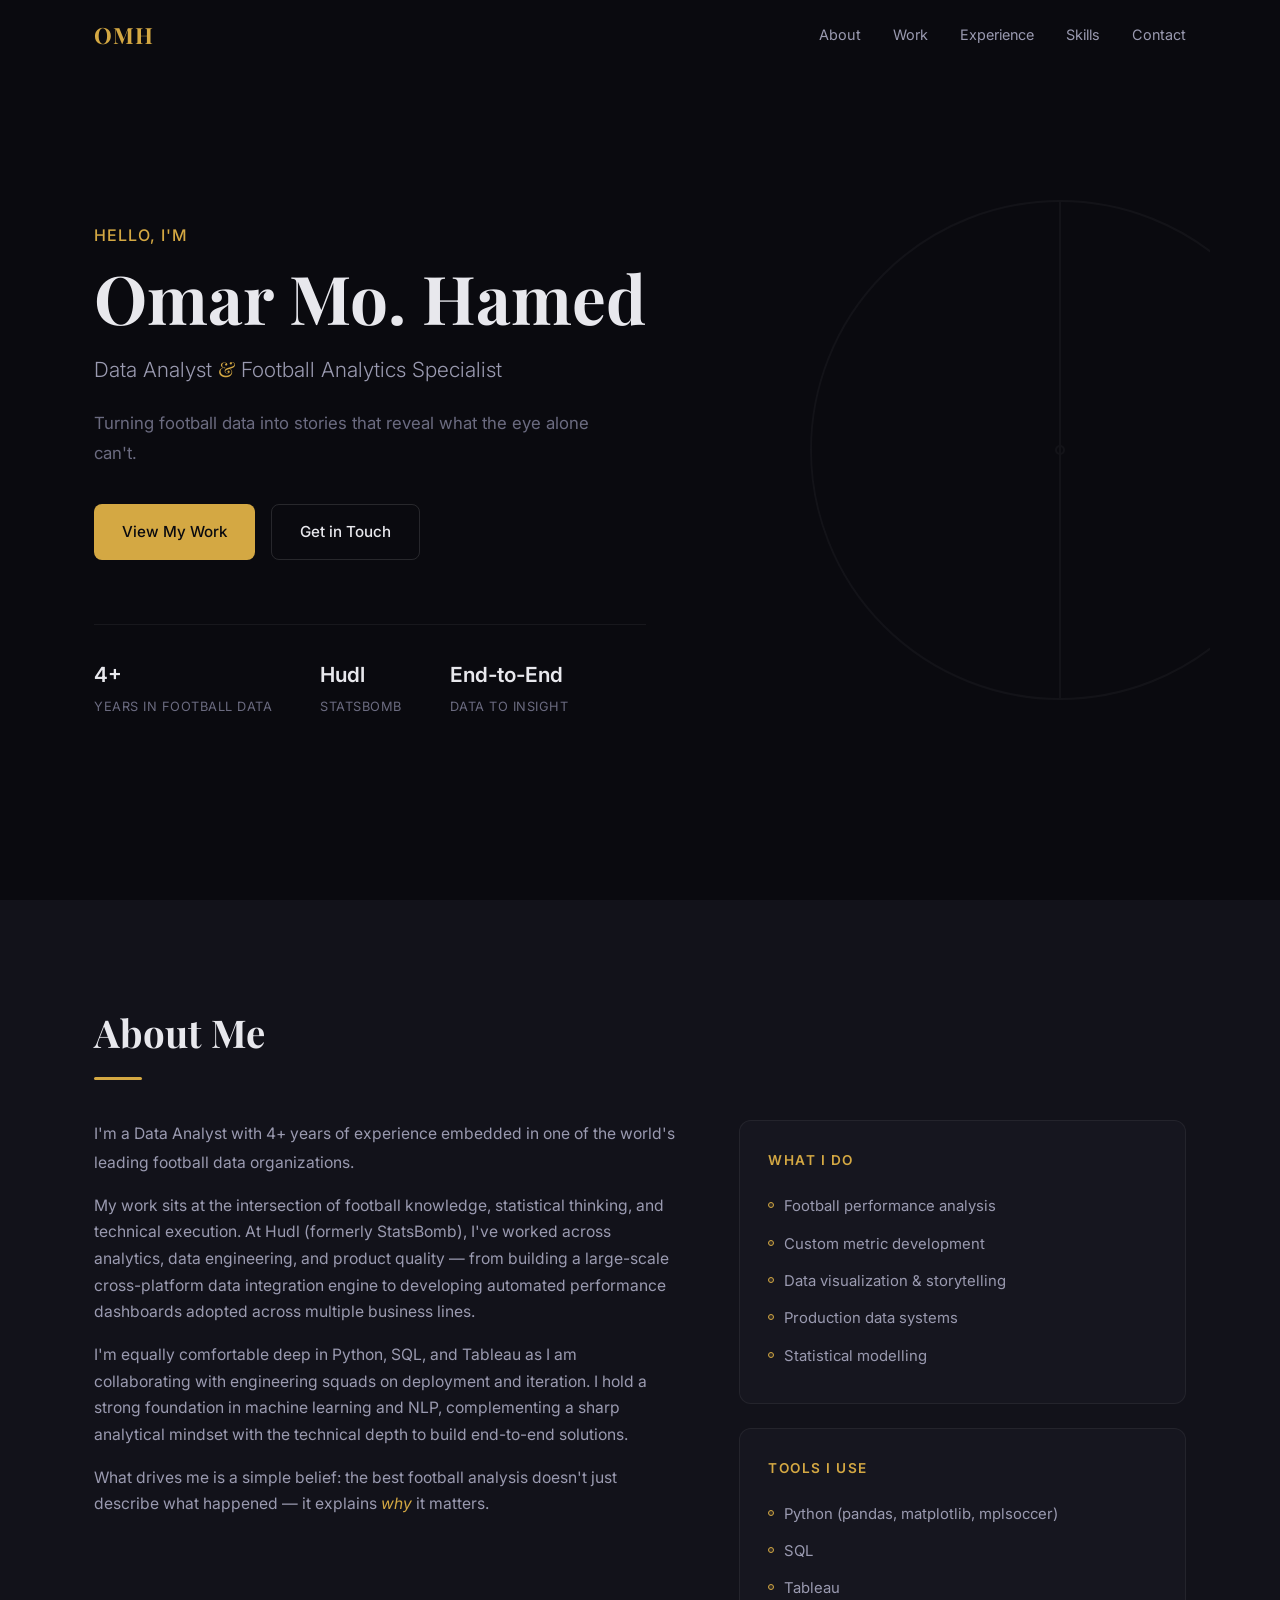
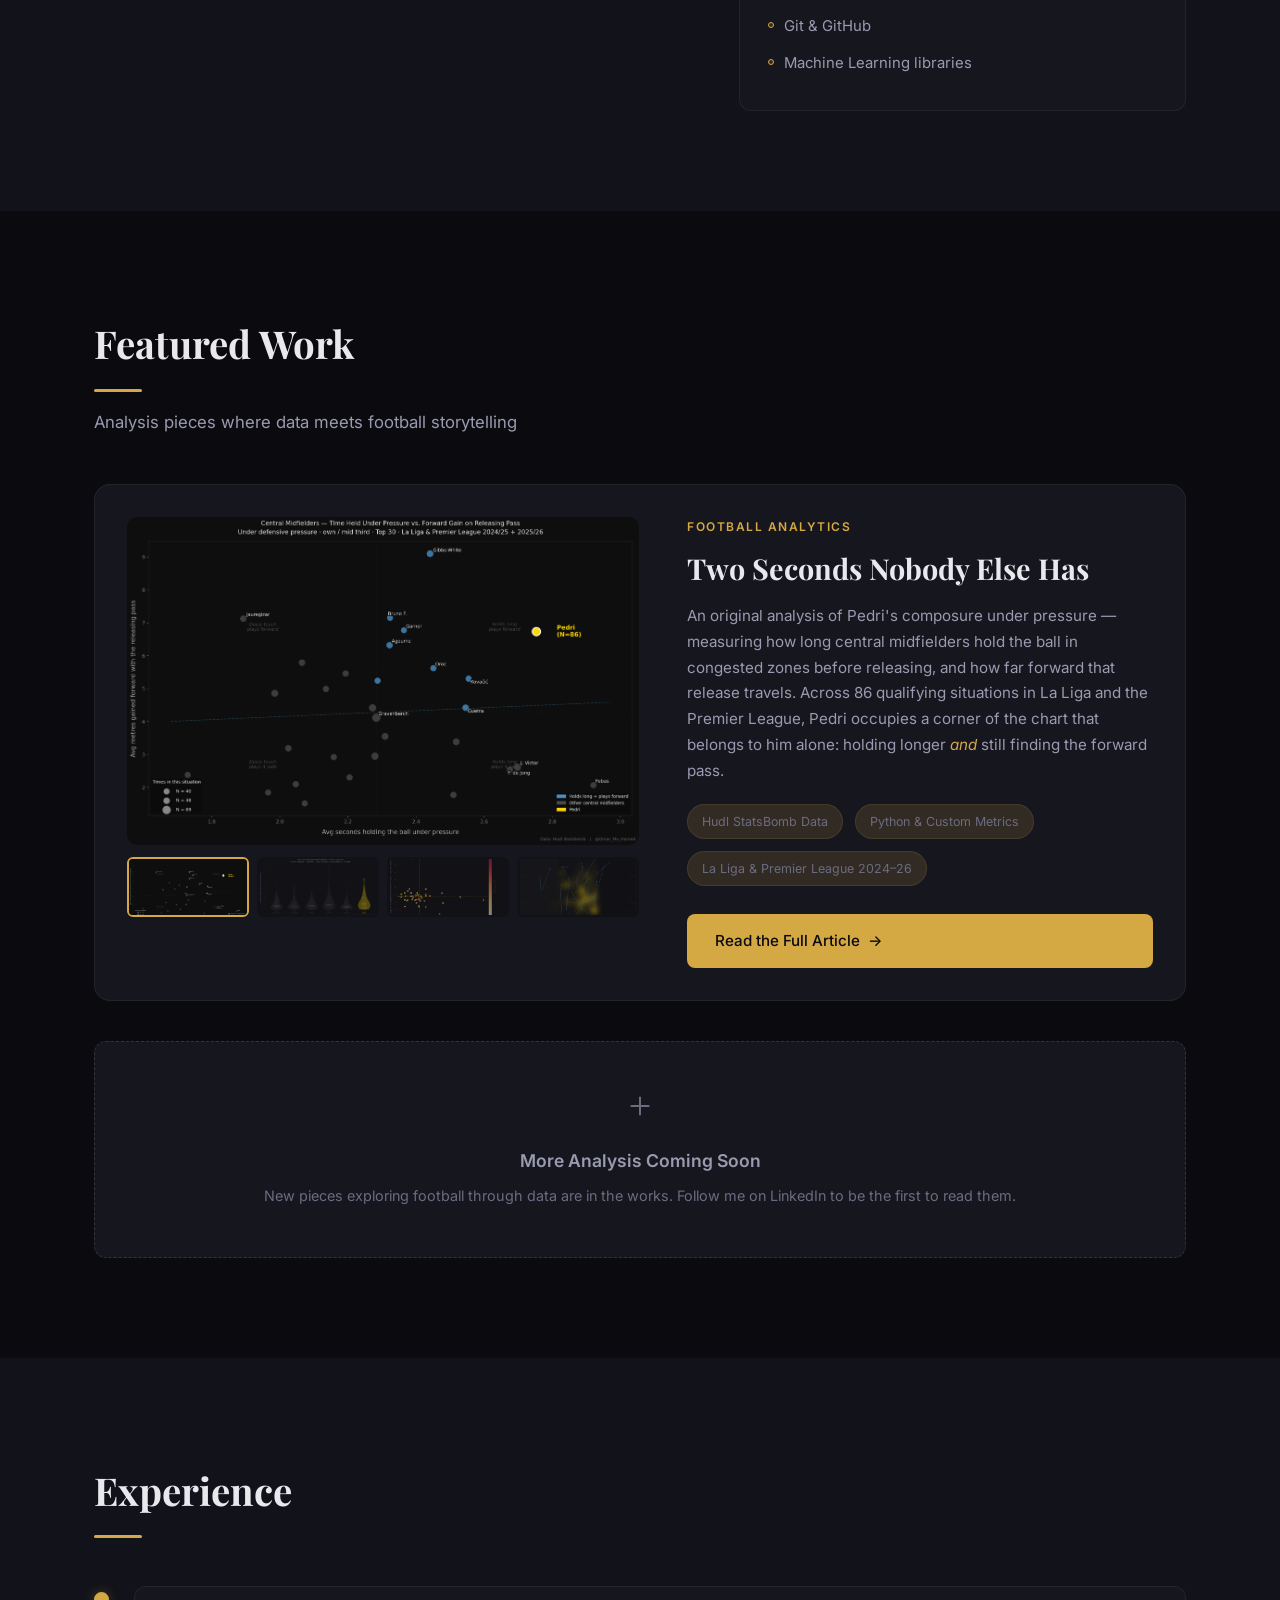
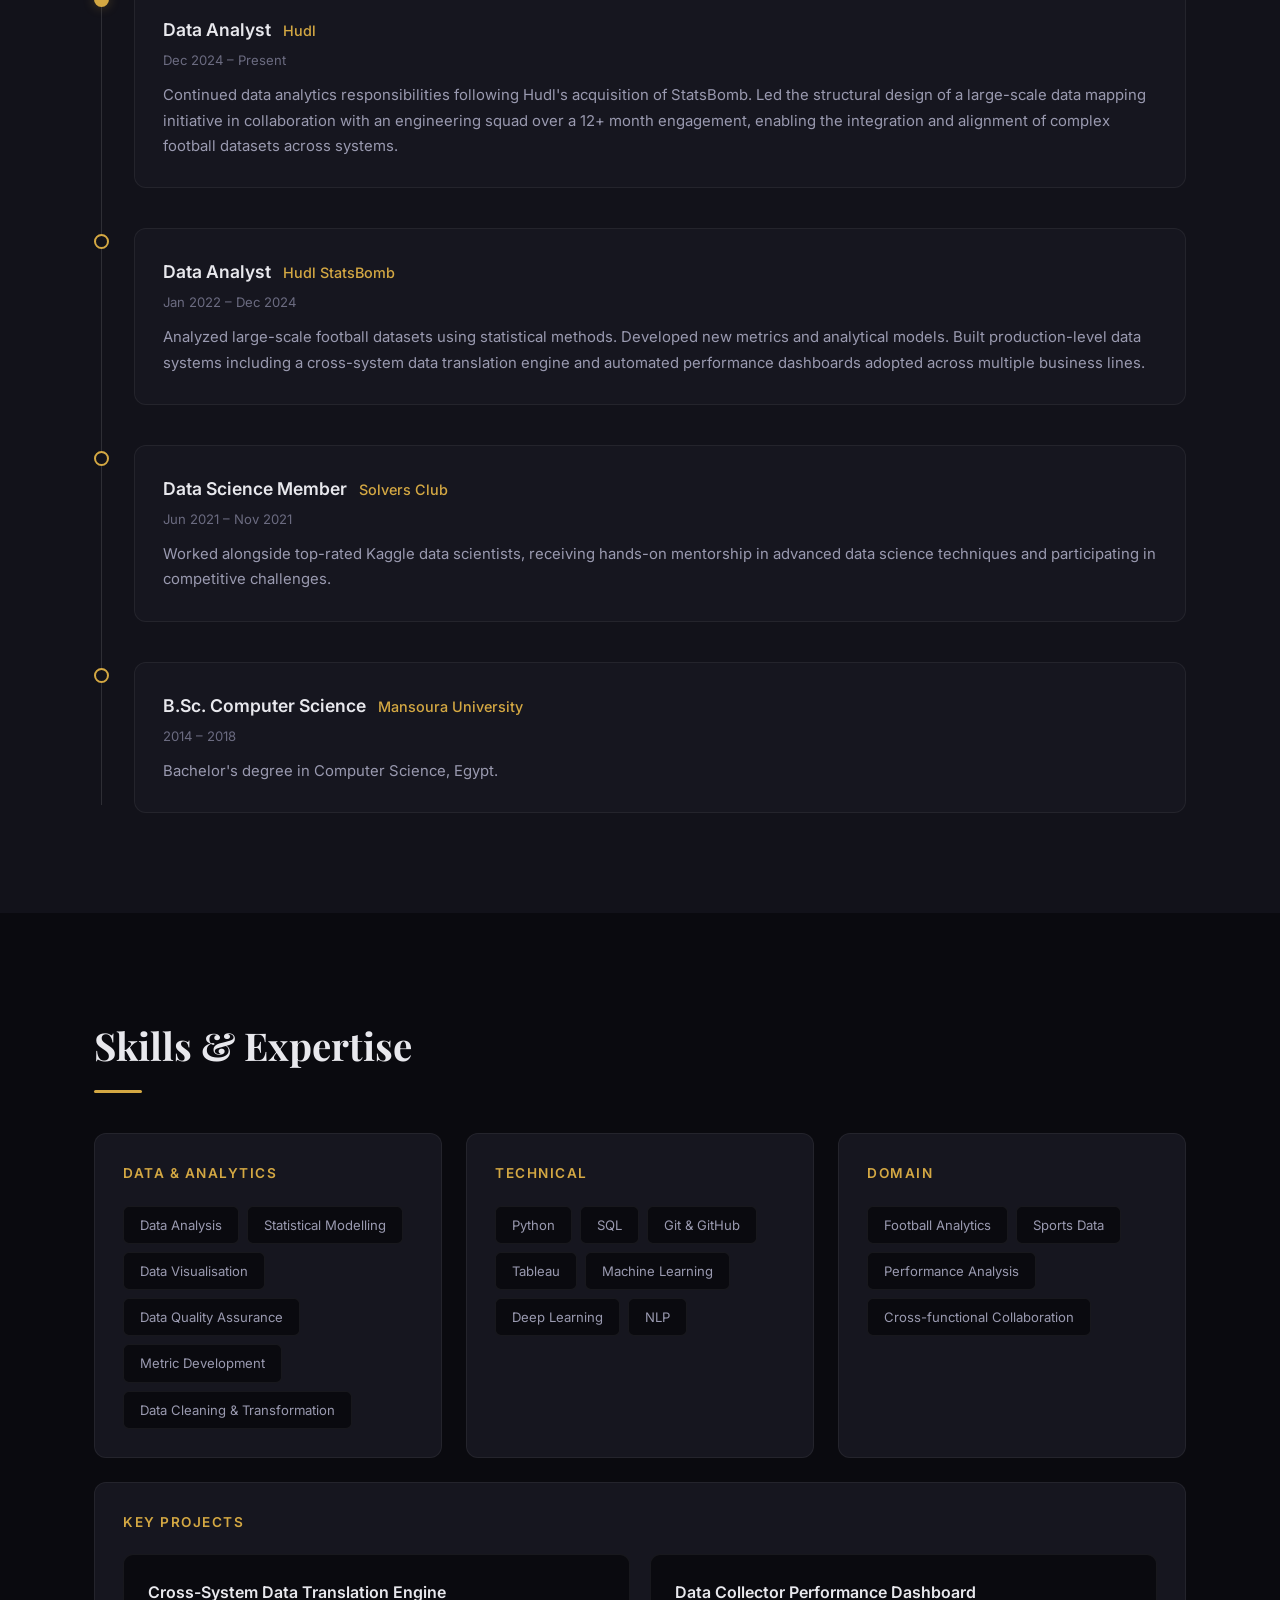
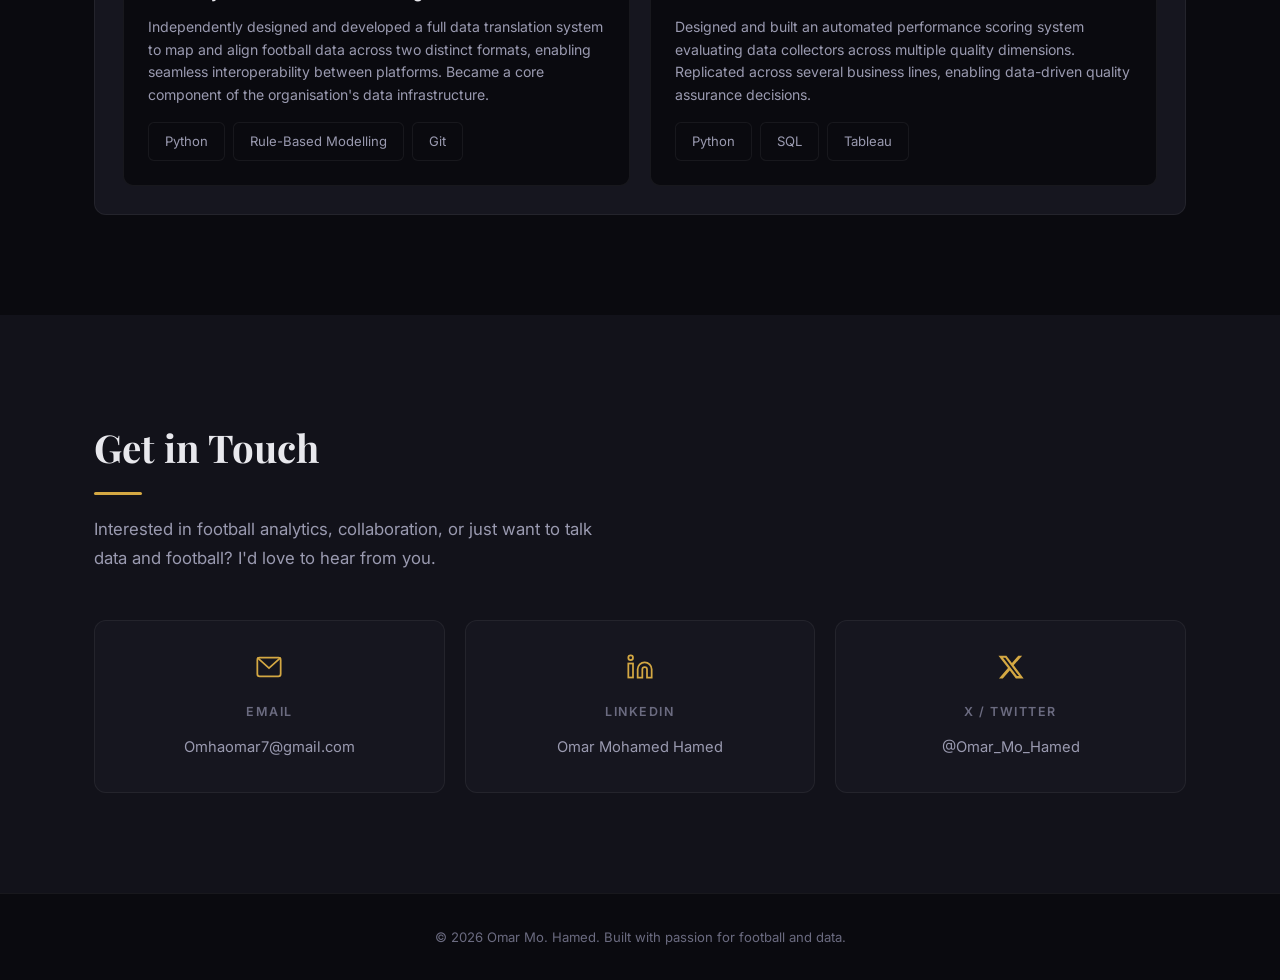
==== index.html @ 72475a64 "Initial portfolio launch" ====
<!DOCTYPE html>
<html lang="en">
<head>
    <meta charset="UTF-8">
    <meta name="viewport" content="width=device-width, initial-scale=1.0">
    <title>Omar Mo. Hamed — Football Data Analyst</title>
    <meta name="description" content="Data Analyst specializing in football analytics. 4+ years at Hudl & StatsBomb. Turning football data into stories that reveal what the eye alone can't.">
    <link rel="preconnect" href="https://fonts.googleapis.com">
    <link rel="preconnect" href="https://fonts.gstatic.com" crossorigin>
    <link href="https://fonts.googleapis.com/css2?family=Inter:wght@300;400;500;600;700&family=Playfair+Display:wght@700&display=swap" rel="stylesheet">
    <link rel="stylesheet" href="css/style.css">
</head>
<body>

    <!-- Navigation -->
    <nav class="nav" id="nav">
        <div class="nav-inner">
            <a href="#hero" class="nav-logo">OMH</a>
            <button class="nav-toggle" id="navToggle" aria-label="Toggle menu">
                <span></span>
                <span></span>
                <span></span>
            </button>
            <ul class="nav-links" id="navLinks">
                <li><a href="#about">About</a></li>
                <li><a href="#work">Work</a></li>
                <li><a href="#experience">Experience</a></li>
                <li><a href="#skills">Skills</a></li>
                <li><a href="#contact">Contact</a></li>
            </ul>
        </div>
    </nav>

    <!-- Hero Section -->
    <section class="hero" id="hero">
        <div class="hero-content">
            <p class="hero-greeting">Hello, I'm</p>
            <h1 class="hero-name">Omar Mo. Hamed</h1>
            <p class="hero-title">Data Analyst <span class="accent">&</span> Football Analytics Specialist</p>
            <p class="hero-subtitle">Turning football data into stories that reveal what the eye alone can't.</p>
            <div class="hero-cta">
                <a href="#work" class="btn btn-primary">View My Work</a>
                <a href="#contact" class="btn btn-outline">Get in Touch</a>
            </div>
            <div class="hero-stats">
                <div class="stat">
                    <span class="stat-number">4+</span>
                    <span class="stat-label">Years in Football Data</span>
                </div>
                <div class="stat">
                    <span class="stat-number">Hudl</span>
                    <span class="stat-label">StatsBomb</span>
                </div>
                <div class="stat">
                    <span class="stat-number">End-to-End</span>
                    <span class="stat-label">Data to Insight</span>
                </div>
            </div>
        </div>
        <div class="hero-visual">
            <div class="hero-pitch-lines"></div>
        </div>
    </section>

    <!-- About Section -->
    <section class="section about" id="about">
        <div class="container">
            <h2 class="section-title">About Me</h2>
            <div class="about-grid">
                <div class="about-text">
                    <p class="about-lead">I'm a Data Analyst with 4+ years of experience embedded in one of the world's leading football data organizations.</p>
                    <p>My work sits at the intersection of football knowledge, statistical thinking, and technical execution. At Hudl (formerly StatsBomb), I've worked across analytics, data engineering, and product quality — from building a large-scale cross-platform data integration engine to developing automated performance dashboards adopted across multiple business lines.</p>
                    <p>I'm equally comfortable deep in Python, SQL, and Tableau as I am collaborating with engineering squads on deployment and iteration. I hold a strong foundation in machine learning and NLP, complementing a sharp analytical mindset with the technical depth to build end-to-end solutions.</p>
                    <p>What drives me is a simple belief: the best football analysis doesn't just describe what happened — it explains <em>why</em> it matters.</p>
                </div>
                <div class="about-details">
                    <div class="detail-card">
                        <h3>What I Do</h3>
                        <ul>
                            <li>Football performance analysis</li>
                            <li>Custom metric development</li>
                            <li>Data visualization & storytelling</li>
                            <li>Production data systems</li>
                            <li>Statistical modelling</li>
                        </ul>
                    </div>
                    <div class="detail-card">
                        <h3>Tools I Use</h3>
                        <ul>
                            <li>Python (pandas, matplotlib, mplsoccer)</li>
                            <li>SQL</li>
                            <li>Tableau</li>
                            <li>Git & GitHub</li>
                            <li>Machine Learning libraries</li>
                        </ul>
                    </div>
                </div>
            </div>
        </div>
    </section>

    <!-- Work Section -->
    <section class="section work" id="work">
        <div class="container">
            <h2 class="section-title">Featured Work</h2>
            <p class="section-subtitle">Analysis pieces where data meets football storytelling</p>

            <article class="work-card work-card-featured">
                <div class="work-card-visual">
                    <div class="work-gallery">
                        <div class="work-gallery-main">
                            <img src="images/scatter-plot.png" alt="Hold Time vs Forward Gain scatter plot showing Pedri as an outlier among top central midfielders" loading="lazy">
                        </div>
                        <div class="work-gallery-thumbs">
                            <button class="thumb active" data-img="images/scatter-plot.png" aria-label="View scatter plot">
                                <img src="images/scatter-plot.png" alt="Scatter plot thumbnail">
                            </button>
                            <button class="thumb" data-img="images/violin-chart.png" aria-label="View violin chart">
                                <img src="images/violin-chart.png" alt="Violin chart thumbnail">
                            </button>
                            <button class="thumb" data-img="images/consistency-chart.png" aria-label="View consistency chart">
                                <img src="images/consistency-chart.png" alt="Consistency chart thumbnail">
                            </button>
                            <button class="thumb" data-img="images/pitch-map.png" aria-label="View pitch map">
                                <img src="images/pitch-map.png" alt="Pitch map thumbnail">
                            </button>
                        </div>
                    </div>
                </div>
                <div class="work-card-content">
                    <span class="work-tag">Football Analytics</span>
                    <h3 class="work-title">Two Seconds Nobody Else Has</h3>
                    <p class="work-description">An original analysis of Pedri's composure under pressure — measuring how long central midfielders hold the ball in congested zones before releasing, and how far forward that release travels. Across 86 qualifying situations in La Liga and the Premier League, Pedri occupies a corner of the chart that belongs to him alone: holding longer <em>and</em> still finding the forward pass.</p>
                    <div class="work-meta">
                        <span>Hudl StatsBomb Data</span>
                        <span>Python & Custom Metrics</span>
                        <span>La Liga & Premier League 2024–26</span>
                    </div>
                    <a href="https://www.linkedin.com/pulse/two-seconds-nobody-else-has-omar-mohamed-hamed-5ftsf" target="_blank" rel="noopener" class="btn btn-primary">Read the Full Article <span class="arrow">&rarr;</span></a>
                </div>
            </article>

            <div class="work-upcoming">
                <div class="upcoming-card">
                    <div class="upcoming-icon">
                        <svg viewBox="0 0 24 24" fill="none" stroke="currentColor" stroke-width="1.5" width="32" height="32">
                            <path d="M12 5v14M5 12h14"/>
                        </svg>
                    </div>
                    <h3>More Analysis Coming Soon</h3>
                    <p>New pieces exploring football through data are in the works. Follow me on LinkedIn to be the first to read them.</p>
                </div>
            </div>
        </div>
    </section>

    <!-- Experience Section -->
    <section class="section experience" id="experience">
        <div class="container">
            <h2 class="section-title">Experience</h2>
            <div class="timeline">
                <div class="timeline-item">
                    <div class="timeline-marker"></div>
                    <div class="timeline-content">
                        <div class="timeline-header">
                            <h3>Data Analyst</h3>
                            <span class="timeline-company">Hudl</span>
                        </div>
                        <span class="timeline-date">Dec 2024 – Present</span>
                        <p>Continued data analytics responsibilities following Hudl's acquisition of StatsBomb. Led the structural design of a large-scale data mapping initiative in collaboration with an engineering squad over a 12+ month engagement, enabling the integration and alignment of complex football datasets across systems.</p>
                    </div>
                </div>
                <div class="timeline-item">
                    <div class="timeline-marker"></div>
                    <div class="timeline-content">
                        <div class="timeline-header">
                            <h3>Data Analyst</h3>
                            <span class="timeline-company">Hudl StatsBomb</span>
                        </div>
                        <span class="timeline-date">Jan 2022 – Dec 2024</span>
                        <p>Analyzed large-scale football datasets using statistical methods. Developed new metrics and analytical models. Built production-level data systems including a cross-system data translation engine and automated performance dashboards adopted across multiple business lines.</p>
                    </div>
                </div>
                <div class="timeline-item">
                    <div class="timeline-marker"></div>
                    <div class="timeline-content">
                        <div class="timeline-header">
                            <h3>Data Science Member</h3>
                            <span class="timeline-company">Solvers Club</span>
                        </div>
                        <span class="timeline-date">Jun 2021 – Nov 2021</span>
                        <p>Worked alongside top-rated Kaggle data scientists, receiving hands-on mentorship in advanced data science techniques and participating in competitive challenges.</p>
                    </div>
                </div>
                <div class="timeline-item">
                    <div class="timeline-marker"></div>
                    <div class="timeline-content">
                        <div class="timeline-header">
                            <h3>B.Sc. Computer Science</h3>
                            <span class="timeline-company">Mansoura University</span>
                        </div>
                        <span class="timeline-date">2014 – 2018</span>
                        <p>Bachelor's degree in Computer Science, Egypt.</p>
                    </div>
                </div>
            </div>
        </div>
    </section>

    <!-- Skills Section -->
    <section class="section skills" id="skills">
        <div class="container">
            <h2 class="section-title">Skills & Expertise</h2>
            <div class="skills-grid">
                <div class="skill-category">
                    <h3>Data & Analytics</h3>
                    <div class="skill-tags">
                        <span class="skill-tag">Data Analysis</span>
                        <span class="skill-tag">Statistical Modelling</span>
                        <span class="skill-tag">Data Visualisation</span>
                        <span class="skill-tag">Data Quality Assurance</span>
                        <span class="skill-tag">Metric Development</span>
                        <span class="skill-tag">Data Cleaning & Transformation</span>
                    </div>
                </div>
                <div class="skill-category">
                    <h3>Technical</h3>
                    <div class="skill-tags">
                        <span class="skill-tag">Python</span>
                        <span class="skill-tag">SQL</span>
                        <span class="skill-tag">Git & GitHub</span>
                        <span class="skill-tag">Tableau</span>
                        <span class="skill-tag">Machine Learning</span>
                        <span class="skill-tag">Deep Learning</span>
                        <span class="skill-tag">NLP</span>
                    </div>
                </div>
                <div class="skill-category">
                    <h3>Domain</h3>
                    <div class="skill-tags">
                        <span class="skill-tag">Football Analytics</span>
                        <span class="skill-tag">Sports Data</span>
                        <span class="skill-tag">Performance Analysis</span>
                        <span class="skill-tag">Cross-functional Collaboration</span>
                    </div>
                </div>
                <div class="skill-category">
                    <h3>Key Projects</h3>
                    <div class="project-cards">
                        <div class="project-card">
                            <h4>Cross-System Data Translation Engine</h4>
                            <p>Independently designed and developed a full data translation system to map and align football data across two distinct formats, enabling seamless interoperability between platforms. Became a core component of the organisation's data infrastructure.</p>
                            <div class="skill-tags">
                                <span class="skill-tag">Python</span>
                                <span class="skill-tag">Rule-Based Modelling</span>
                                <span class="skill-tag">Git</span>
                            </div>
                        </div>
                        <div class="project-card">
                            <h4>Data Collector Performance Dashboard</h4>
                            <p>Designed and built an automated performance scoring system evaluating data collectors across multiple quality dimensions. Replicated across several business lines, enabling data-driven quality assurance decisions.</p>
                            <div class="skill-tags">
                                <span class="skill-tag">Python</span>
                                <span class="skill-tag">SQL</span>
                                <span class="skill-tag">Tableau</span>
                            </div>
                        </div>
                    </div>
                </div>
            </div>
        </div>
    </section>

    <!-- Contact Section -->
    <section class="section contact" id="contact">
        <div class="container">
            <h2 class="section-title">Get in Touch</h2>
            <p class="contact-text">Interested in football analytics, collaboration, or just want to talk data and football? I'd love to hear from you.</p>
            <div class="contact-links">
                <a href="mailto:Omhaomar7@gmail.com" class="contact-card">
                    <div class="contact-icon">
                        <svg viewBox="0 0 24 24" fill="none" stroke="currentColor" stroke-width="1.5" width="28" height="28">
                            <rect x="2" y="4" width="20" height="16" rx="2"/>
                            <path d="M22 4L12 13 2 4"/>
                        </svg>
                    </div>
                    <span class="contact-label">Email</span>
                    <span class="contact-value">Omhaomar7@gmail.com</span>
                </a>
                <a href="https://www.linkedin.com/in/omar-mohamed-hamed/" target="_blank" rel="noopener" class="contact-card">
                    <div class="contact-icon">
                        <svg viewBox="0 0 24 24" fill="none" stroke="currentColor" stroke-width="1.5" width="28" height="28">
                            <path d="M16 8a6 6 0 0 1 6 6v7h-4v-7a2 2 0 0 0-2-2 2 2 0 0 0-2 2v7h-4v-7a6 6 0 0 1 6-6z"/>
                            <rect x="2" y="9" width="4" height="12"/>
                            <circle cx="4" cy="4" r="2"/>
                        </svg>
                    </div>
                    <span class="contact-label">LinkedIn</span>
                    <span class="contact-value">Omar Mohamed Hamed</span>
                </a>
                <a href="https://x.com/Omar_Mo_Hamed" target="_blank" rel="noopener" class="contact-card">
                    <div class="contact-icon">
                        <svg viewBox="0 0 24 24" fill="currentColor" width="28" height="28">
                            <path d="M18.244 2.25h3.308l-7.227 8.26 8.502 11.24H16.17l-5.214-6.817L4.99 21.75H1.68l7.73-8.835L1.254 2.25H8.08l4.713 6.231zm-1.161 17.52h1.833L7.084 4.126H5.117z"/>
                        </svg>
                    </div>
                    <span class="contact-label">X / Twitter</span>
                    <span class="contact-value">@Omar_Mo_Hamed</span>
                </a>
            </div>
        </div>
    </section>

    <!-- Footer -->
    <footer class="footer">
        <div class="container">
            <p>&copy; 2026 Omar Mo. Hamed. Built with passion for football and data.</p>
        </div>
    </footer>

    <script src="js/main.js"></script>
</body>
</html>
---- css/style.css ----
/* ========================================
   Omar Mohamed Hamed — Portfolio Styles
   Dark theme with gold accents
   ======================================== */

/* --- Reset & Base --- */
*, *::before, *::after {
    margin: 0;
    padding: 0;
    box-sizing: border-box;
}

:root {
    --bg-primary: #0a0a0f;
    --bg-secondary: #12121a;
    --bg-card: #16161f;
    --bg-card-hover: #1c1c28;
    --accent: #d4a843;
    --accent-dim: rgba(212, 168, 67, 0.15);
    --accent-glow: rgba(212, 168, 67, 0.3);
    --text-primary: #e8e8ed;
    --text-secondary: #9a9ab0;
    --text-muted: #6b6b80;
    --border: rgba(255, 255, 255, 0.06);
    --border-hover: rgba(255, 255, 255, 0.12);
    --font-body: 'Inter', -apple-system, BlinkMacSystemFont, sans-serif;
    --font-display: 'Playfair Display', Georgia, serif;
    --transition: 0.3s cubic-bezier(0.4, 0, 0.2, 1);
    --max-width: 1140px;
}

html {
    scroll-behavior: smooth;
    -webkit-font-smoothing: antialiased;
    -moz-osx-font-smoothing: grayscale;
}

body {
    font-family: var(--font-body);
    background: var(--bg-primary);
    color: var(--text-primary);
    line-height: 1.7;
    overflow-x: hidden;
}

a {
    color: inherit;
    text-decoration: none;
}

ul { list-style: none; }

img {
    max-width: 100%;
    height: auto;
    display: block;
}

.container {
    max-width: var(--max-width);
    margin: 0 auto;
    padding: 0 24px;
}

.section {
    padding: 100px 0;
}

.section-title {
    font-family: var(--font-display);
    font-size: 2.4rem;
    font-weight: 700;
    margin-bottom: 16px;
    color: var(--text-primary);
}

.section-title::after {
    content: '';
    display: block;
    width: 48px;
    height: 3px;
    background: var(--accent);
    margin-top: 12px;
    border-radius: 2px;
}

.section-subtitle {
    color: var(--text-secondary);
    font-size: 1.05rem;
    margin-bottom: 48px;
}

/* --- Buttons --- */
.btn {
    display: inline-flex;
    align-items: center;
    gap: 8px;
    padding: 14px 28px;
    border-radius: 8px;
    font-size: 0.95rem;
    font-weight: 500;
    transition: var(--transition);
    cursor: pointer;
    border: none;
}

.btn-primary {
    background: var(--accent);
    color: #0a0a0f;
}

.btn-primary:hover {
    background: #e0b54e;
    transform: translateY(-2px);
    box-shadow: 0 8px 24px rgba(212, 168, 67, 0.25);
}

.btn-outline {
    border: 1.5px solid var(--border-hover);
    color: var(--text-primary);
    background: transparent;
}

.btn-outline:hover {
    border-color: var(--accent);
    color: var(--accent);
    transform: translateY(-2px);
}

.btn .arrow {
    transition: transform 0.2s;
}

.btn:hover .arrow {
    transform: translateX(4px);
}

/* --- Navigation --- */
.nav {
    position: fixed;
    top: 0;
    left: 0;
    right: 0;
    z-index: 1000;
    padding: 16px 0;
    transition: var(--transition);
    background: transparent;
}

.nav.scrolled {
    background: rgba(10, 10, 15, 0.92);
    backdrop-filter: blur(20px);
    -webkit-backdrop-filter: blur(20px);
    border-bottom: 1px solid var(--border);
    padding: 12px 0;
}

.nav-inner {
    max-width: var(--max-width);
    margin: 0 auto;
    padding: 0 24px;
    display: flex;
    align-items: center;
    justify-content: space-between;
}

.nav-logo {
    font-family: var(--font-display);
    font-size: 1.4rem;
    font-weight: 700;
    color: var(--accent);
    letter-spacing: 1px;
}

.nav-links {
    display: flex;
    gap: 32px;
}

.nav-links a {
    font-size: 0.9rem;
    font-weight: 400;
    color: var(--text-secondary);
    transition: var(--transition);
    position: relative;
}

.nav-links a::after {
    content: '';
    position: absolute;
    bottom: -4px;
    left: 0;
    width: 0;
    height: 1.5px;
    background: var(--accent);
    transition: width 0.3s;
}

.nav-links a:hover,
.nav-links a.active {
    color: var(--text-primary);
}

.nav-links a:hover::after,
.nav-links a.active::after {
    width: 100%;
}

.nav-toggle {
    display: none;
    flex-direction: column;
    gap: 5px;
    background: none;
    border: none;
    cursor: pointer;
    padding: 4px;
}

.nav-toggle span {
    display: block;
    width: 24px;
    height: 2px;
    background: var(--text-primary);
    transition: var(--transition);
    border-radius: 1px;
}

/* --- Hero --- */
.hero {
    min-height: 100vh;
    display: flex;
    align-items: center;
    position: relative;
    padding: 120px 24px 80px;
    max-width: var(--max-width);
    margin: 0 auto;
    overflow: hidden;
}

.hero-content {
    position: relative;
    z-index: 2;
    max-width: 700px;
}

.hero-greeting {
    font-size: 1rem;
    color: var(--accent);
    font-weight: 500;
    letter-spacing: 1px;
    text-transform: uppercase;
    margin-bottom: 12px;
}

.hero-name {
    font-family: var(--font-display);
    font-size: clamp(2.8rem, 6vw, 4.2rem);
    font-weight: 700;
    line-height: 1.1;
    margin-bottom: 16px;
}

.hero-title {
    font-size: 1.3rem;
    color: var(--text-secondary);
    font-weight: 300;
    margin-bottom: 20px;
}

.hero-title .accent {
    color: var(--accent);
    font-family: var(--font-display);
}

.hero-subtitle {
    font-size: 1.05rem;
    color: var(--text-muted);
    max-width: 520px;
    margin-bottom: 36px;
    line-height: 1.8;
}

.hero-cta {
    display: flex;
    gap: 16px;
    margin-bottom: 64px;
    flex-wrap: wrap;
}

.hero-stats {
    display: flex;
    gap: 48px;
    padding-top: 32px;
    border-top: 1px solid var(--border);
}

.stat {
    display: flex;
    flex-direction: column;
    gap: 4px;
}

.stat-number {
    font-size: 1.3rem;
    font-weight: 600;
    color: var(--text-primary);
}

.stat-label {
    font-size: 0.8rem;
    color: var(--text-muted);
    text-transform: uppercase;
    letter-spacing: 0.5px;
}

/* Hero pitch lines decoration */
.hero-visual {
    position: absolute;
    right: -100px;
    top: 50%;
    transform: translateY(-50%);
    width: 500px;
    height: 500px;
    opacity: 0.04;
    z-index: 1;
}

.hero-pitch-lines {
    width: 100%;
    height: 100%;
    border: 2px solid var(--text-primary);
    border-radius: 50%;
    position: relative;
}

.hero-pitch-lines::before {
    content: '';
    position: absolute;
    top: 50%;
    left: 50%;
    transform: translate(-50%, -50%);
    width: 10px;
    height: 10px;
    border: 2px solid var(--text-primary);
    border-radius: 50%;
}

.hero-pitch-lines::after {
    content: '';
    position: absolute;
    top: 0;
    left: 50%;
    transform: translateX(-50%);
    width: 0;
    height: 100%;
    border-left: 2px solid var(--text-primary);
}

/* --- About --- */
.about {
    background: var(--bg-secondary);
}

.about-grid {
    display: grid;
    grid-template-columns: 1.3fr 1fr;
    gap: 64px;
    margin-top: 40px;
}

.about-lead {
    font-size: 1.2rem;
    color: var(--text-primary);
    font-weight: 400;
    line-height: 1.8;
    margin-bottom: 20px;
}

.about-text p {
    color: var(--text-secondary);
    margin-bottom: 16px;
    font-size: 0.98rem;
}

.about-text em {
    color: var(--accent);
    font-style: italic;
}

.about-details {
    display: flex;
    flex-direction: column;
    gap: 24px;
}

.detail-card {
    background: var(--bg-card);
    border: 1px solid var(--border);
    border-radius: 12px;
    padding: 28px;
    transition: var(--transition);
}

.detail-card:hover {
    border-color: var(--border-hover);
    background: var(--bg-card-hover);
}

.detail-card h3 {
    font-size: 0.85rem;
    text-transform: uppercase;
    letter-spacing: 1.5px;
    color: var(--accent);
    margin-bottom: 16px;
    font-weight: 600;
}

.detail-card li {
    color: var(--text-secondary);
    font-size: 0.93rem;
    padding: 6px 0;
    padding-left: 16px;
    position: relative;
}

.detail-card li::before {
    content: '';
    position: absolute;
    left: 0;
    top: 14px;
    width: 6px;
    height: 6px;
    border-radius: 50%;
    background: var(--accent-dim);
    border: 1px solid var(--accent);
}

/* --- Work / Articles --- */
.work-card-featured {
    display: grid;
    grid-template-columns: 1.1fr 1fr;
    gap: 48px;
    background: var(--bg-card);
    border: 1px solid var(--border);
    border-radius: 16px;
    padding: 32px;
    margin-bottom: 40px;
    transition: var(--transition);
}

.work-card-featured:hover {
    border-color: var(--border-hover);
    box-shadow: 0 16px 48px rgba(0, 0, 0, 0.3);
}

.work-gallery-main {
    border-radius: 10px;
    overflow: hidden;
    background: #0d0d12;
    margin-bottom: 12px;
}

.work-gallery-main img {
    width: 100%;
    height: auto;
    transition: transform 0.4s;
}

.work-gallery-main:hover img {
    transform: scale(1.02);
}

.work-gallery-thumbs {
    display: flex;
    gap: 8px;
}

.thumb {
    flex: 1;
    border-radius: 6px;
    overflow: hidden;
    cursor: pointer;
    border: 2px solid transparent;
    background: #0d0d12;
    padding: 0;
    transition: var(--transition);
    opacity: 0.5;
}

.thumb.active,
.thumb:hover {
    border-color: var(--accent);
    opacity: 1;
}

.thumb img {
    width: 100%;
    height: 56px;
    object-fit: cover;
}

.work-card-content {
    display: flex;
    flex-direction: column;
    justify-content: center;
}

.work-tag {
    font-size: 0.75rem;
    text-transform: uppercase;
    letter-spacing: 1.5px;
    color: var(--accent);
    font-weight: 600;
    margin-bottom: 12px;
}

.work-title {
    font-family: var(--font-display);
    font-size: 1.8rem;
    font-weight: 700;
    margin-bottom: 16px;
    line-height: 1.3;
}

.work-description {
    color: var(--text-secondary);
    font-size: 0.95rem;
    margin-bottom: 20px;
    line-height: 1.7;
}

.work-description em {
    color: var(--accent);
}

.work-meta {
    display: flex;
    flex-wrap: wrap;
    gap: 12px;
    margin-bottom: 28px;
}

.work-meta span {
    font-size: 0.78rem;
    color: var(--text-muted);
    background: var(--accent-dim);
    padding: 6px 14px;
    border-radius: 20px;
    border: 1px solid rgba(212, 168, 67, 0.12);
}

/* Upcoming articles placeholder */
.work-upcoming {
    display: grid;
    grid-template-columns: 1fr;
    gap: 20px;
}

.upcoming-card {
    background: var(--bg-card);
    border: 1px dashed var(--border-hover);
    border-radius: 12px;
    padding: 48px;
    text-align: center;
    transition: var(--transition);
}

.upcoming-card:hover {
    border-color: var(--accent);
    background: var(--bg-card-hover);
}

.upcoming-icon {
    color: var(--text-muted);
    margin-bottom: 16px;
}

.upcoming-card h3 {
    font-size: 1.1rem;
    font-weight: 600;
    margin-bottom: 8px;
    color: var(--text-secondary);
}

.upcoming-card p {
    font-size: 0.9rem;
    color: var(--text-muted);
}

/* --- Experience Timeline --- */
.experience {
    background: var(--bg-secondary);
}

.timeline {
    margin-top: 48px;
    position: relative;
    padding-left: 40px;
}

.timeline::before {
    content: '';
    position: absolute;
    left: 7px;
    top: 8px;
    bottom: 8px;
    width: 1px;
    background: var(--border-hover);
}

.timeline-item {
    position: relative;
    padding-bottom: 40px;
}

.timeline-item:last-child {
    padding-bottom: 0;
}

.timeline-marker {
    position: absolute;
    left: -40px;
    top: 6px;
    width: 15px;
    height: 15px;
    border-radius: 50%;
    background: var(--bg-secondary);
    border: 2px solid var(--accent);
    z-index: 1;
}

.timeline-item:first-child .timeline-marker {
    background: var(--accent);
    box-shadow: 0 0 12px var(--accent-glow);
}

.timeline-content {
    background: var(--bg-card);
    border: 1px solid var(--border);
    border-radius: 12px;
    padding: 28px;
    transition: var(--transition);
}

.timeline-content:hover {
    border-color: var(--border-hover);
}

.timeline-header {
    display: flex;
    align-items: baseline;
    gap: 12px;
    margin-bottom: 4px;
    flex-wrap: wrap;
}

.timeline-header h3 {
    font-size: 1.1rem;
    font-weight: 600;
}

.timeline-company {
    font-size: 0.9rem;
    color: var(--accent);
    font-weight: 500;
}

.timeline-date {
    font-size: 0.82rem;
    color: var(--text-muted);
    display: block;
    margin-bottom: 12px;
}

.timeline-content p {
    color: var(--text-secondary);
    font-size: 0.93rem;
}

/* --- Skills --- */
.skills-grid {
    display: grid;
    grid-template-columns: repeat(3, 1fr);
    gap: 24px;
    margin-top: 40px;
}

.skills-grid .skill-category:last-child {
    grid-column: 1 / -1;
}

.skill-category {
    background: var(--bg-card);
    border: 1px solid var(--border);
    border-radius: 12px;
    padding: 28px;
}

.skill-category h3 {
    font-size: 0.85rem;
    text-transform: uppercase;
    letter-spacing: 1.5px;
    color: var(--accent);
    margin-bottom: 20px;
    font-weight: 600;
}

.skill-tags {
    display: flex;
    flex-wrap: wrap;
    gap: 8px;
}

.skill-tag {
    font-size: 0.82rem;
    color: var(--text-secondary);
    background: var(--bg-primary);
    border: 1px solid var(--border);
    padding: 7px 16px;
    border-radius: 6px;
    transition: var(--transition);
}

.skill-tag:hover {
    border-color: var(--accent);
    color: var(--accent);
}

.project-cards {
    display: grid;
    grid-template-columns: 1fr 1fr;
    gap: 20px;
}

.project-card {
    background: var(--bg-primary);
    border: 1px solid var(--border);
    border-radius: 10px;
    padding: 24px;
    transition: var(--transition);
}

.project-card:hover {
    border-color: var(--border-hover);
}

.project-card h4 {
    font-size: 1rem;
    font-weight: 600;
    margin-bottom: 10px;
    color: var(--text-primary);
}

.project-card p {
    font-size: 0.88rem;
    color: var(--text-secondary);
    margin-bottom: 16px;
    line-height: 1.6;
}

/* --- Contact --- */
.contact {
    background: var(--bg-secondary);
}

.contact-text {
    color: var(--text-secondary);
    font-size: 1.05rem;
    margin-top: 20px;
    margin-bottom: 48px;
    max-width: 520px;
}

.contact-links {
    display: grid;
    grid-template-columns: repeat(3, 1fr);
    gap: 20px;
}

.contact-card {
    background: var(--bg-card);
    border: 1px solid var(--border);
    border-radius: 12px;
    padding: 32px 28px;
    display: flex;
    flex-direction: column;
    align-items: center;
    text-align: center;
    gap: 12px;
    transition: var(--transition);
}

.contact-card:hover {
    border-color: var(--accent);
    transform: translateY(-4px);
    box-shadow: 0 12px 32px rgba(0, 0, 0, 0.3);
}

.contact-icon {
    color: var(--accent);
}

.contact-label {
    font-size: 0.78rem;
    text-transform: uppercase;
    letter-spacing: 1.5px;
    color: var(--text-muted);
    font-weight: 600;
}

.contact-value {
    font-size: 0.92rem;
    color: var(--text-secondary);
}

.contact-card:hover .contact-value {
    color: var(--text-primary);
}

/* --- Footer --- */
.footer {
    padding: 32px 0;
    text-align: center;
    border-top: 1px solid var(--border);
}

.footer p {
    font-size: 0.82rem;
    color: var(--text-muted);
}

/* --- Scroll Animations --- */
.fade-in {
    opacity: 0;
    transform: translateY(24px);
    transition: opacity 0.6s ease, transform 0.6s ease;
}

.fade-in.visible {
    opacity: 1;
    transform: translateY(0);
}

/* --- Responsive --- */
@media (max-width: 900px) {
    .about-grid {
        grid-template-columns: 1fr;
        gap: 40px;
    }

    .work-card-featured {
        grid-template-columns: 1fr;
        gap: 32px;
    }

    .skills-grid {
        grid-template-columns: 1fr 1fr;
    }

    .project-cards {
        grid-template-columns: 1fr;
    }

    .contact-links {
        grid-template-columns: 1fr;
    }

    .hero-stats {
        gap: 32px;
    }

    .hero-visual {
        display: none;
    }
}

@media (max-width: 640px) {
    .section {
        padding: 72px 0;
    }

    .section-title {
        font-size: 1.9rem;
    }

    .hero {
        padding: 100px 20px 60px;
    }

    .hero-name {
        font-size: 2.2rem;
    }

    .hero-stats {
        flex-direction: column;
        gap: 20px;
    }

    .nav-links {
        display: none;
        position: fixed;
        top: 0;
        left: 0;
        right: 0;
        bottom: 0;
        background: rgba(10, 10, 15, 0.97);
        backdrop-filter: blur(20px);
        flex-direction: column;
        justify-content: center;
        align-items: center;
        gap: 28px;
        z-index: 999;
    }

    .nav-links.open {
        display: flex;
    }

    .nav-links a {
        font-size: 1.3rem;
    }

    .nav-toggle {
        display: flex;
        z-index: 1001;
    }

    .nav-toggle.active span:nth-child(1) {
        transform: rotate(45deg) translate(5px, 5px);
    }

    .nav-toggle.active span:nth-child(2) {
        opacity: 0;
    }

    .nav-toggle.active span:nth-child(3) {
        transform: rotate(-45deg) translate(5px, -5px);
    }

    .skills-grid {
        grid-template-columns: 1fr;
    }

    .work-title {
        font-size: 1.4rem;
    }
}
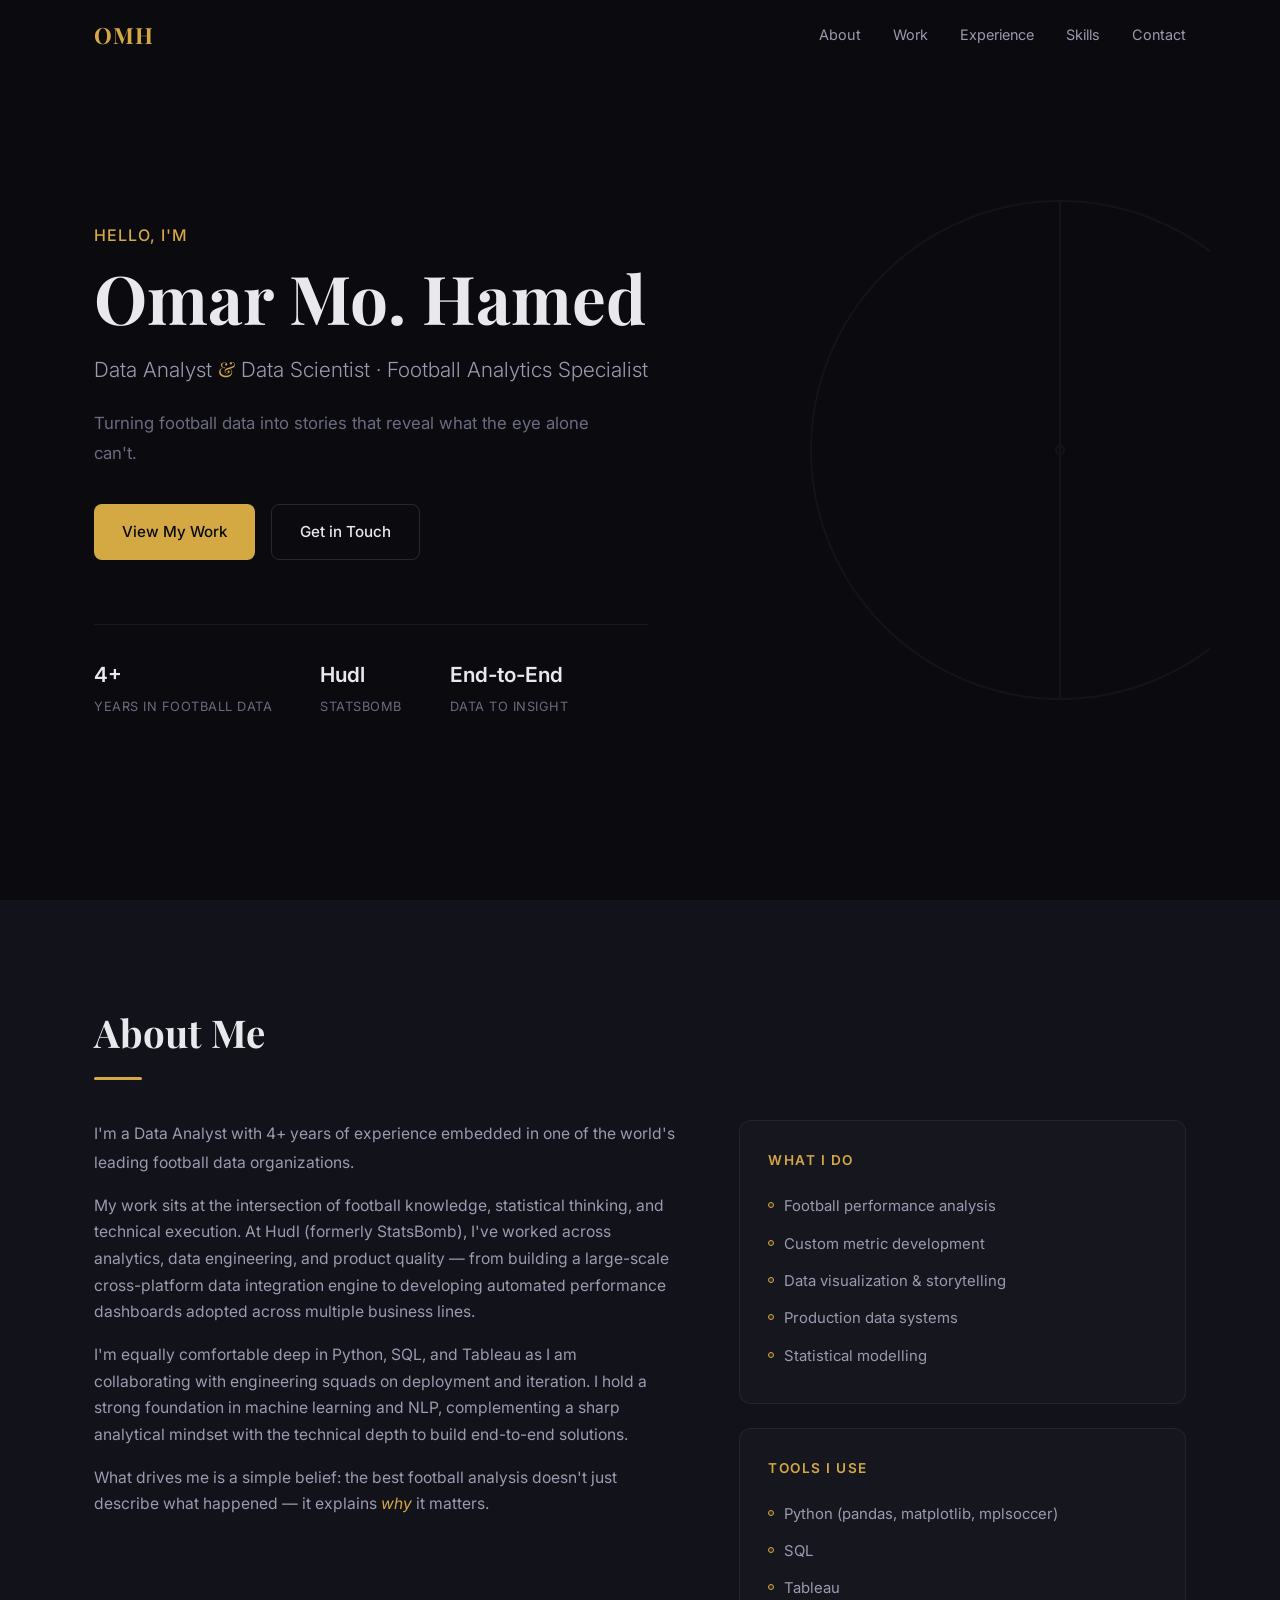
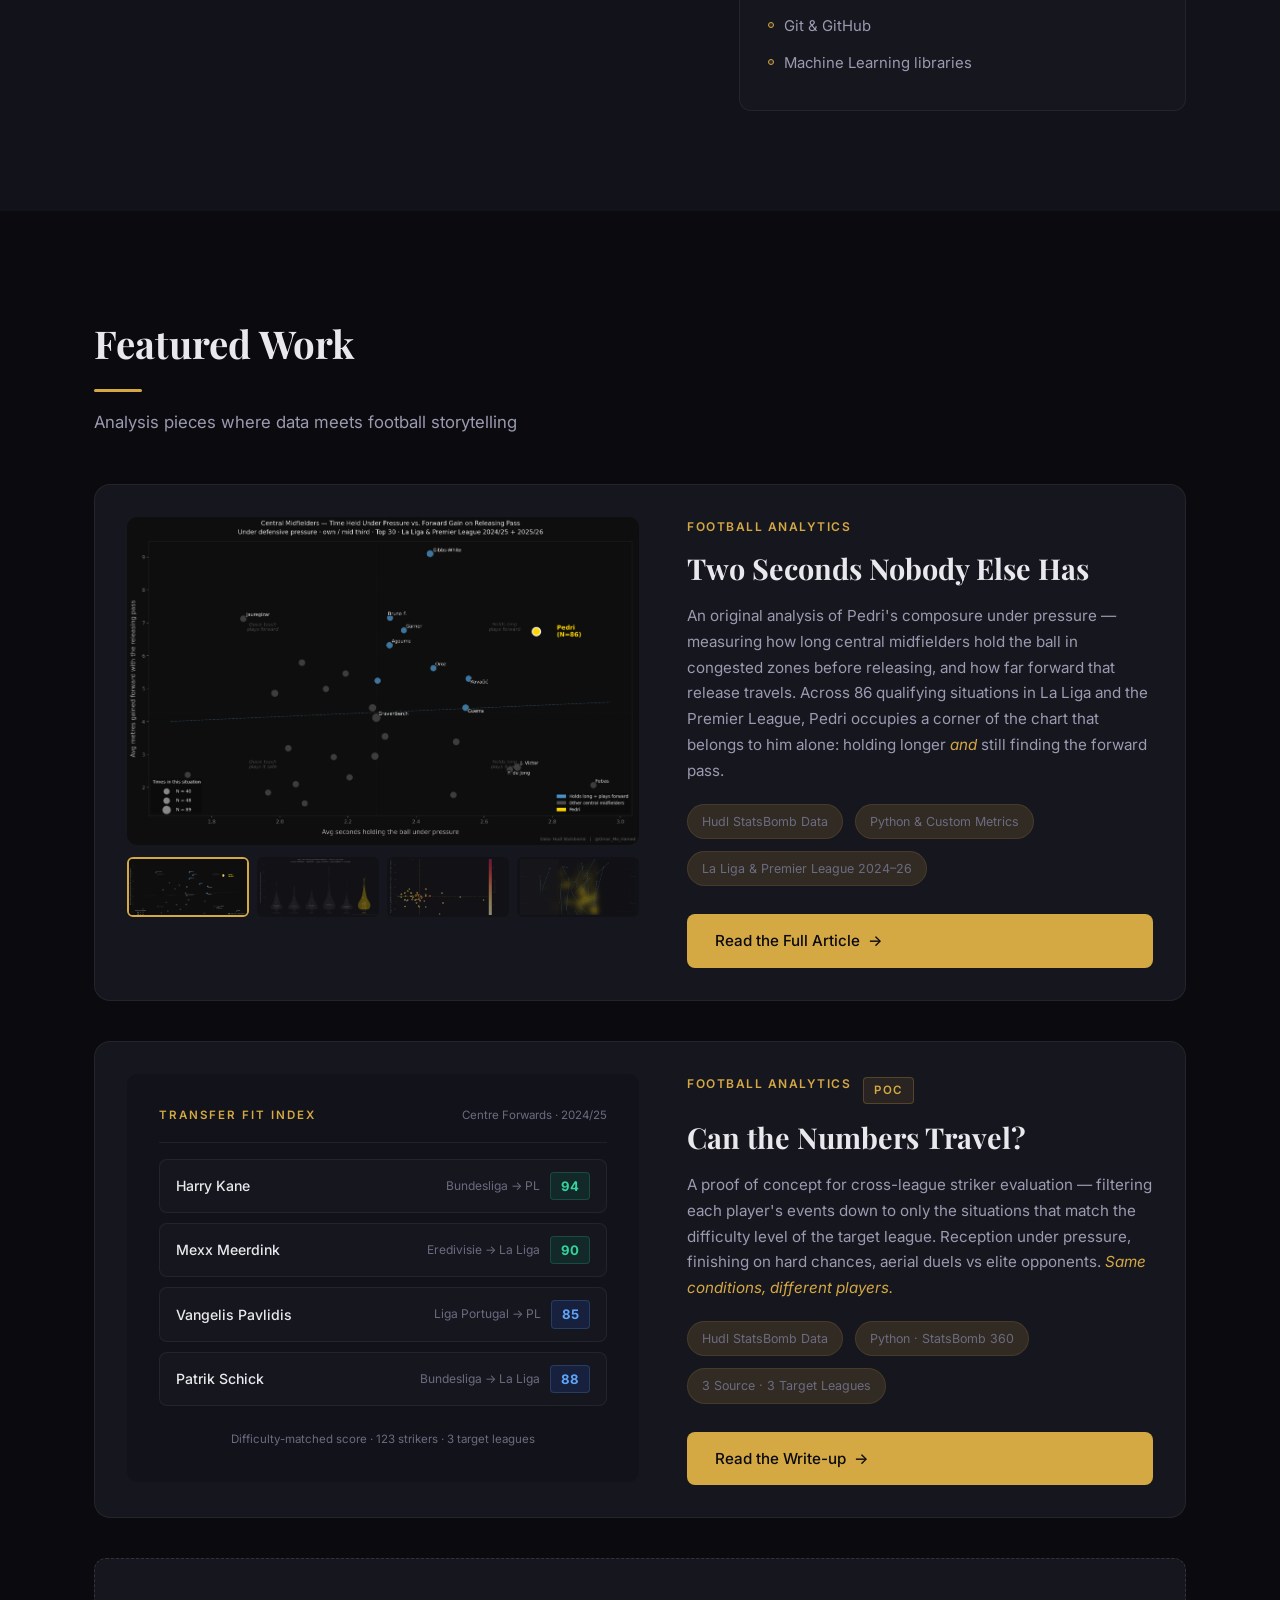
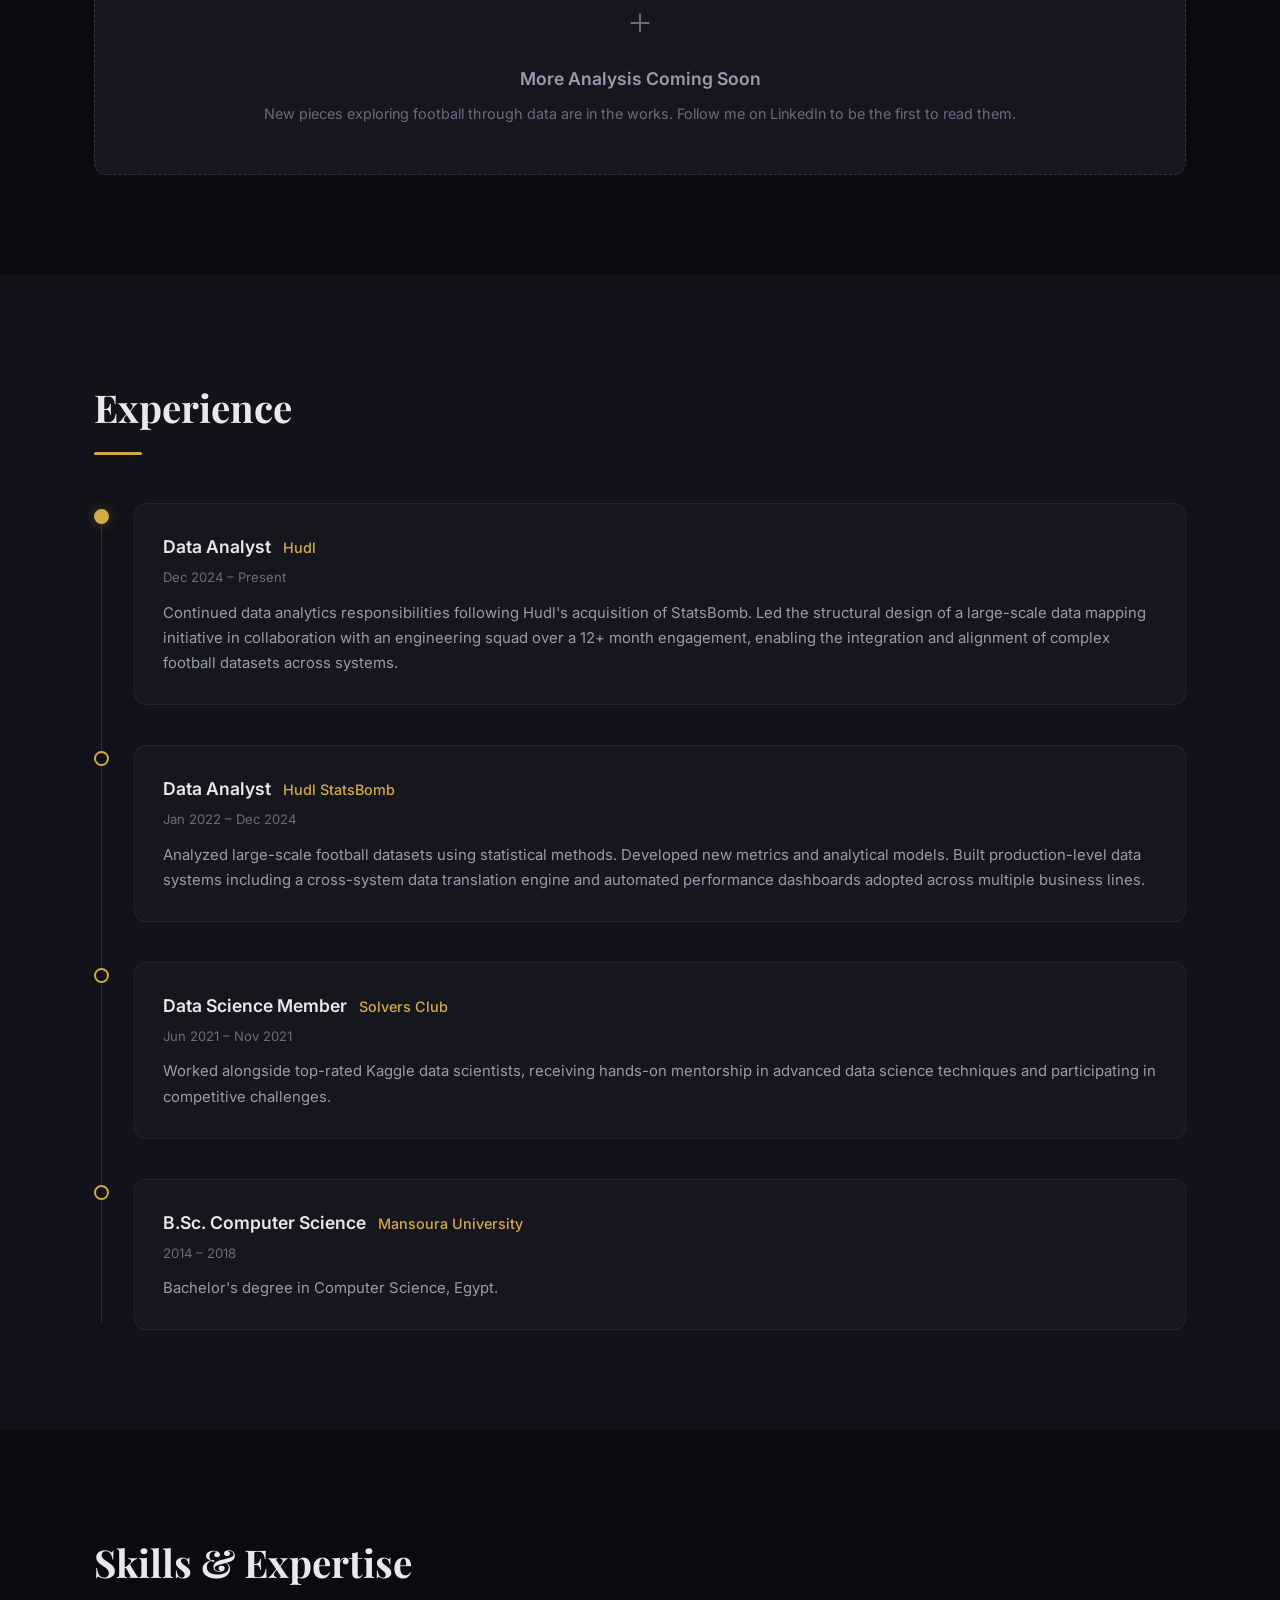
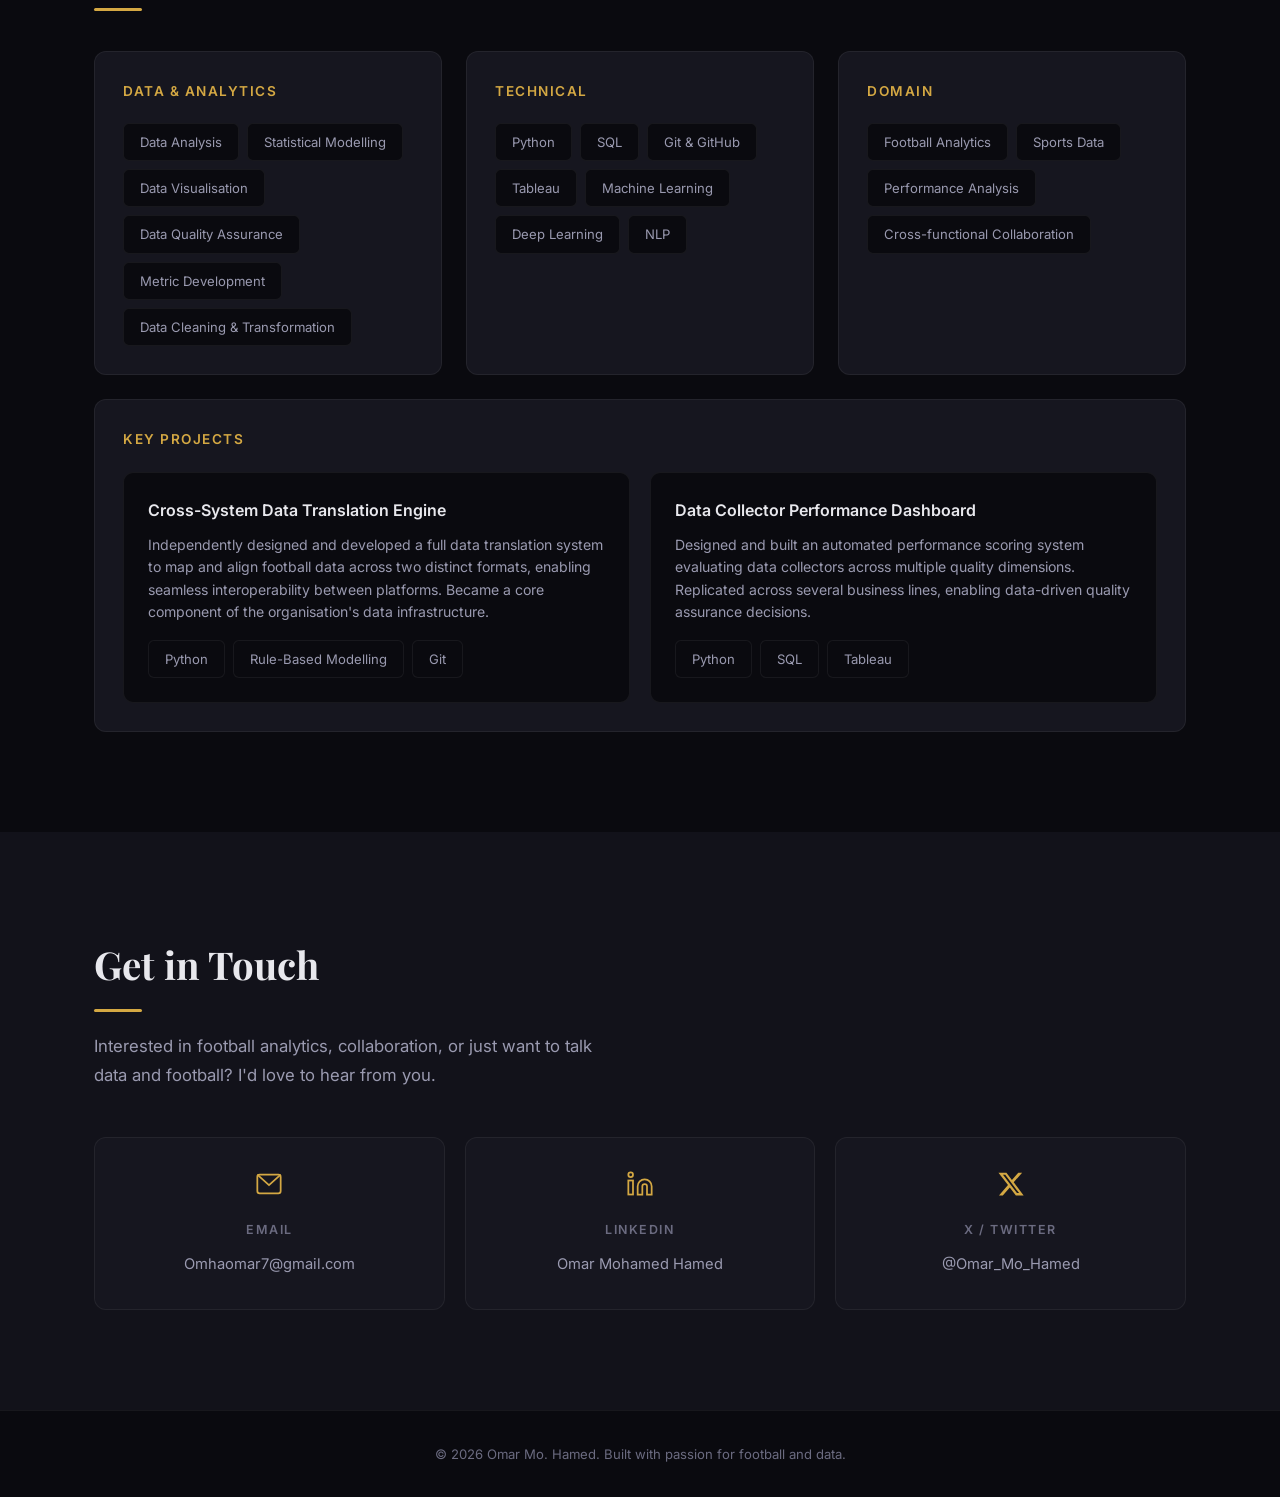
==== commit 9cfd881d: "Add Transfer Fit POC project and update titles - Add 'Can the Numbers Travel?' as second work card o" ====
--- a/index.html
+++ b/index.html
@@ -36,7 +36,7 @@
         <div class="hero-content">
             <p class="hero-greeting">Hello, I'm</p>
             <h1 class="hero-name">Omar Mo. Hamed</h1>
-            <p class="hero-title">Data Analyst <span class="accent">&</span> Football Analytics Specialist</p>
+            <p class="hero-title">Data Analyst <span class="accent">&</span> Data Scientist · Football Analytics Specialist</p>
             <p class="hero-subtitle">Turning football data into stories that reveal what the eye alone can't.</p>
             <div class="hero-cta">
                 <a href="#work" class="btn btn-primary">View My Work</a>
@@ -140,6 +140,64 @@
                 </div>
             </article>
 
+            <article class="work-card-featured">
+                <div class="work-card-visual">
+                    <div style="background: var(--bg-secondary); border-radius: 10px; padding: 32px; display: flex; flex-direction: column; gap: 16px;">
+                        <div style="display: flex; justify-content: space-between; align-items: center; padding-bottom: 16px; border-bottom: 1px solid var(--border);">
+                            <span style="font-size: 0.72rem; text-transform: uppercase; letter-spacing: 2px; color: var(--accent); font-weight: 600;">Transfer Fit Index</span>
+                            <span style="font-size: 0.72rem; color: var(--text-muted);">Centre Forwards · 2024/25</span>
+                        </div>
+                        <div style="display: flex; flex-direction: column; gap: 10px;">
+                            <div style="display: flex; align-items: center; justify-content: space-between; background: var(--bg-card); border-radius: 8px; padding: 12px 16px; border: 1px solid var(--border);">
+                                <span style="font-size: 0.88rem; color: var(--text-primary); font-weight: 500;">Harry Kane</span>
+                                <div style="display: flex; align-items: center; gap: 10px;">
+                                    <span style="font-size: 0.75rem; color: var(--text-muted);">Bundesliga → PL</span>
+                                    <span style="background: rgba(5,150,105,0.15); color: #34d399; border: 1px solid rgba(52,211,153,0.2); font-size: 0.82rem; font-weight: 700; padding: 2px 10px; border-radius: 4px;">94</span>
+                                </div>
+                            </div>
+                            <div style="display: flex; align-items: center; justify-content: space-between; background: var(--bg-card); border-radius: 8px; padding: 12px 16px; border: 1px solid var(--border);">
+                                <span style="font-size: 0.88rem; color: var(--text-primary); font-weight: 500;">Mexx Meerdink</span>
+                                <div style="display: flex; align-items: center; gap: 10px;">
+                                    <span style="font-size: 0.75rem; color: var(--text-muted);">Eredivisie → La Liga</span>
+                                    <span style="background: rgba(5,150,105,0.15); color: #34d399; border: 1px solid rgba(52,211,153,0.2); font-size: 0.82rem; font-weight: 700; padding: 2px 10px; border-radius: 4px;">90</span>
+                                </div>
+                            </div>
+                            <div style="display: flex; align-items: center; justify-content: space-between; background: var(--bg-card); border-radius: 8px; padding: 12px 16px; border: 1px solid var(--border);">
+                                <span style="font-size: 0.88rem; color: var(--text-primary); font-weight: 500;">Vangelis Pavlidis</span>
+                                <div style="display: flex; align-items: center; gap: 10px;">
+                                    <span style="font-size: 0.75rem; color: var(--text-muted);">Liga Portugal → PL</span>
+                                    <span style="background: rgba(37,99,235,0.15); color: #60a5fa; border: 1px solid rgba(96,165,250,0.2); font-size: 0.82rem; font-weight: 700; padding: 2px 10px; border-radius: 4px;">85</span>
+                                </div>
+                            </div>
+                            <div style="display: flex; align-items: center; justify-content: space-between; background: var(--bg-card); border-radius: 8px; padding: 12px 16px; border: 1px solid var(--border);">
+                                <span style="font-size: 0.88rem; color: var(--text-primary); font-weight: 500;">Patrik Schick</span>
+                                <div style="display: flex; align-items: center; gap: 10px;">
+                                    <span style="font-size: 0.75rem; color: var(--text-muted);">Bundesliga → La Liga</span>
+                                    <span style="background: rgba(37,99,235,0.15); color: #60a5fa; border: 1px solid rgba(96,165,250,0.2); font-size: 0.82rem; font-weight: 700; padding: 2px 10px; border-radius: 4px;">88</span>
+                                </div>
+                            </div>
+                        </div>
+                        <div style="font-size: 0.72rem; color: var(--text-muted); text-align: center; padding-top: 8px;">
+                            Difficulty-matched score · 123 strikers · 3 target leagues
+                        </div>
+                    </div>
+                </div>
+                <div class="work-card-content">
+                    <div style="display: flex; align-items: center; gap: 12px; margin-bottom: 12px;">
+                        <span class="work-tag">Football Analytics</span>
+                        <span style="font-size: 0.72rem; background: rgba(212,168,67,0.1); border: 1px solid rgba(212,168,67,0.25); color: var(--accent); padding: 3px 10px; border-radius: 4px; letter-spacing: 1.5px; font-weight: 600;">POC</span>
+                    </div>
+                    <h3 class="work-title">Can the Numbers Travel?</h3>
+                    <p class="work-description">A proof of concept for cross-league striker evaluation — filtering each player's events down to only the situations that match the difficulty level of the target league. Reception under pressure, finishing on hard chances, aerial duels vs elite opponents. <em>Same conditions, different players.</em></p>
+                    <div class="work-meta">
+                        <span>Hudl StatsBomb Data</span>
+                        <span>Python · StatsBomb 360</span>
+                        <span>3 Source · 3 Target Leagues</span>
+                    </div>
+                    <a href="transfer-fit.html" class="btn btn-primary">Read the Write-up <span class="arrow">&rarr;</span></a>
+                </div>
+            </article>
+
             <div class="work-upcoming">
                 <div class="upcoming-card">
                     <div class="upcoming-icon">
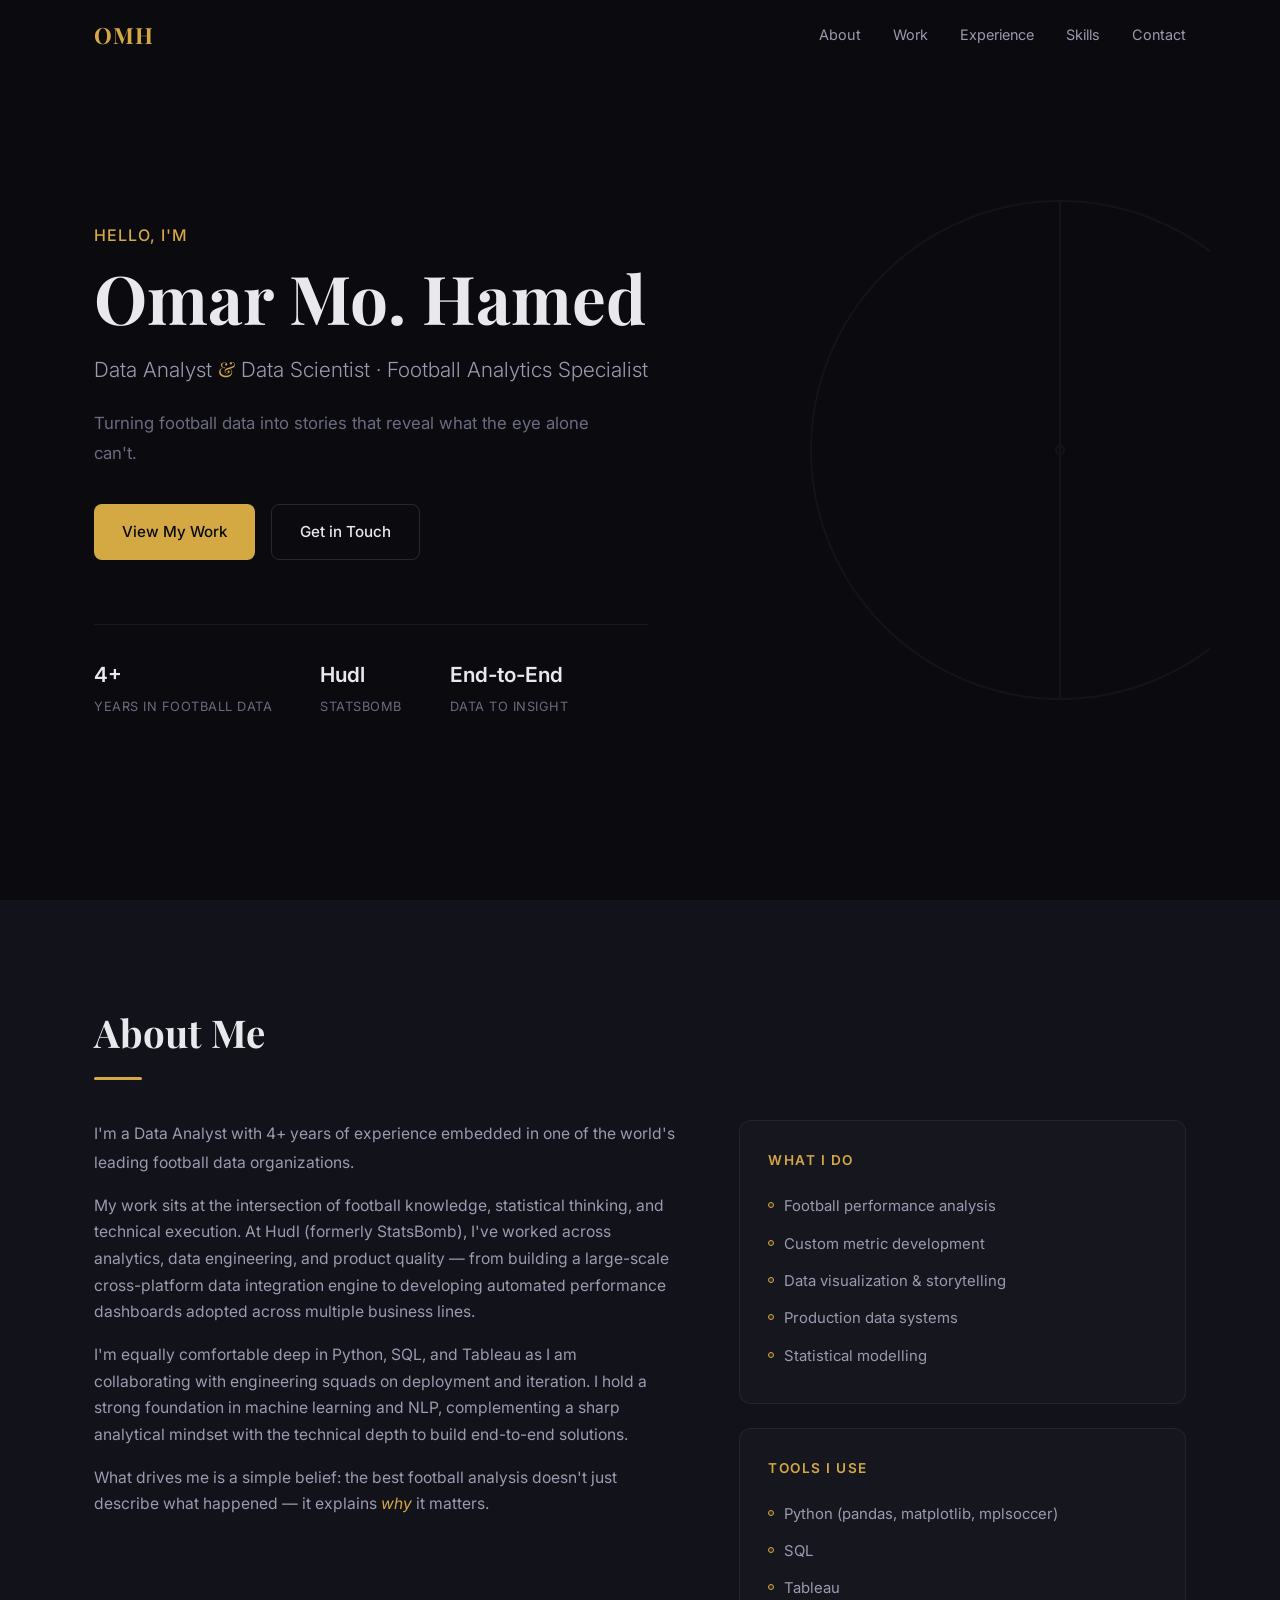
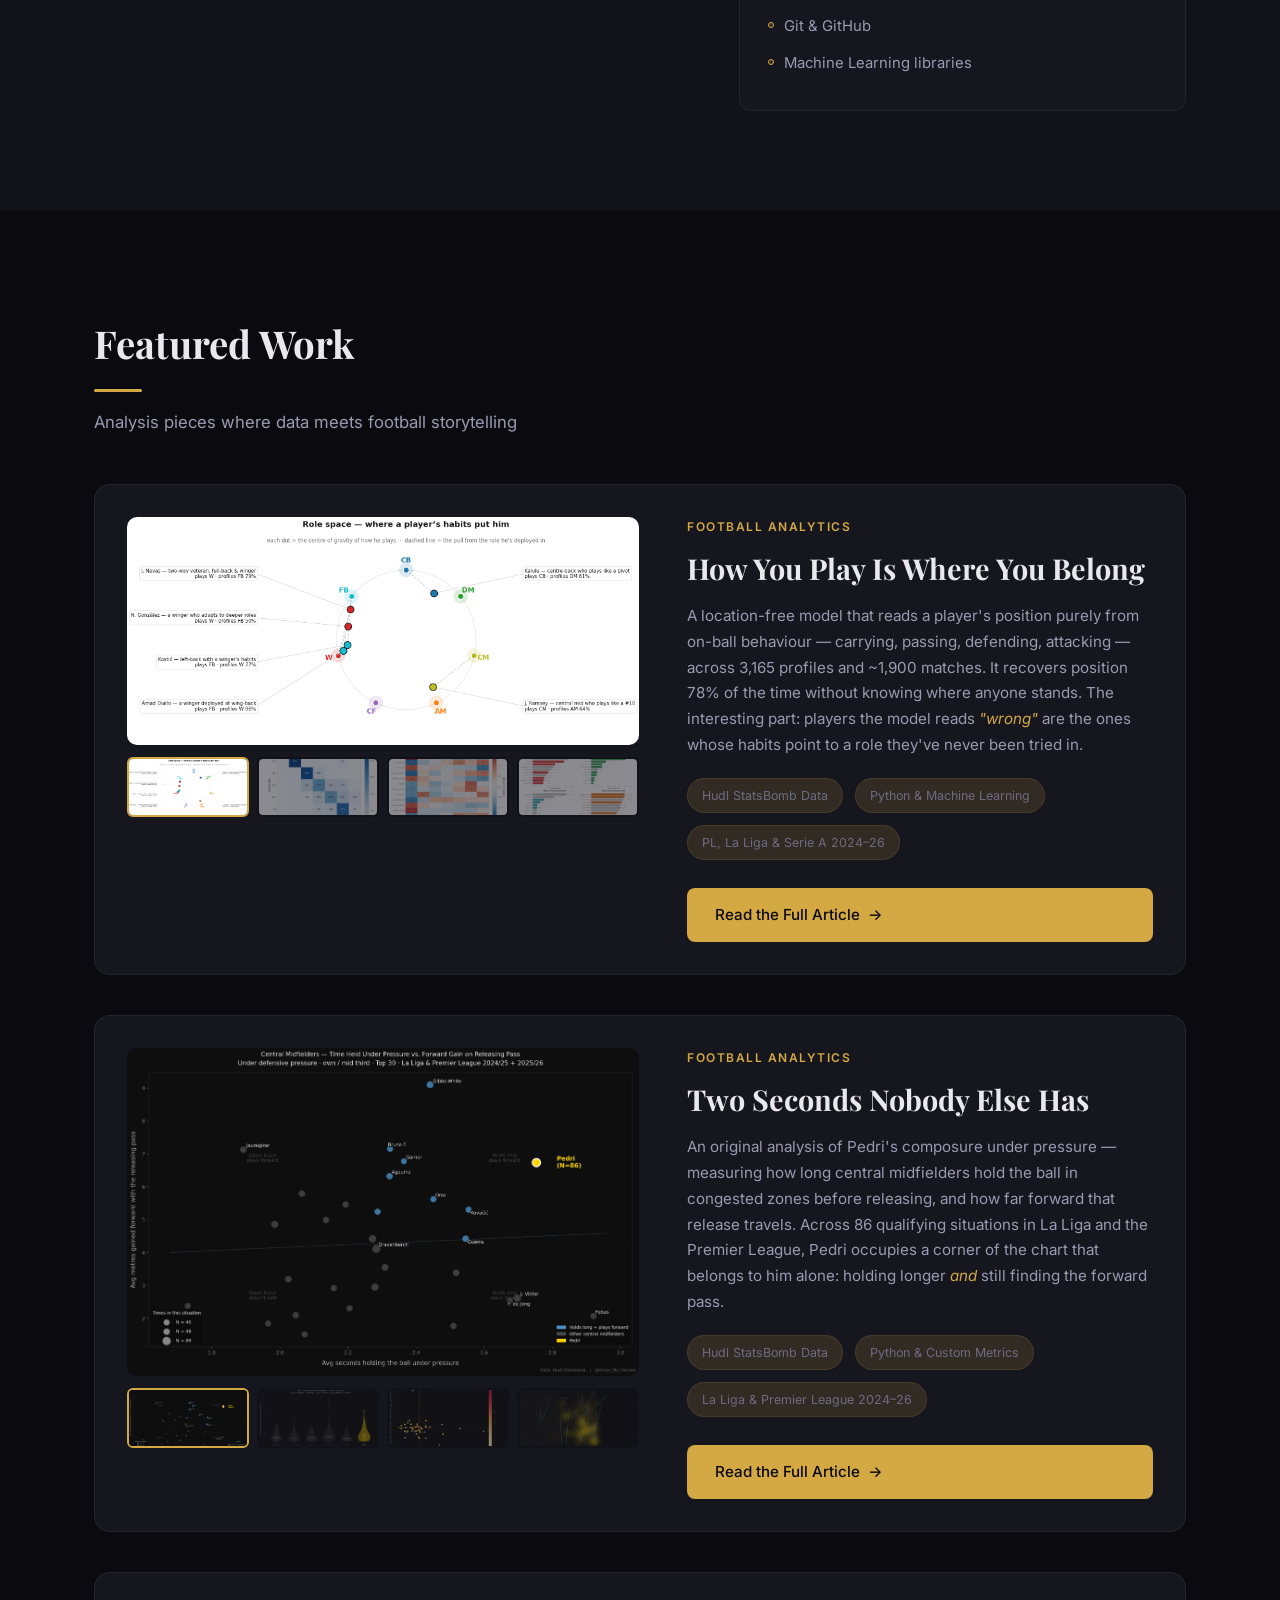
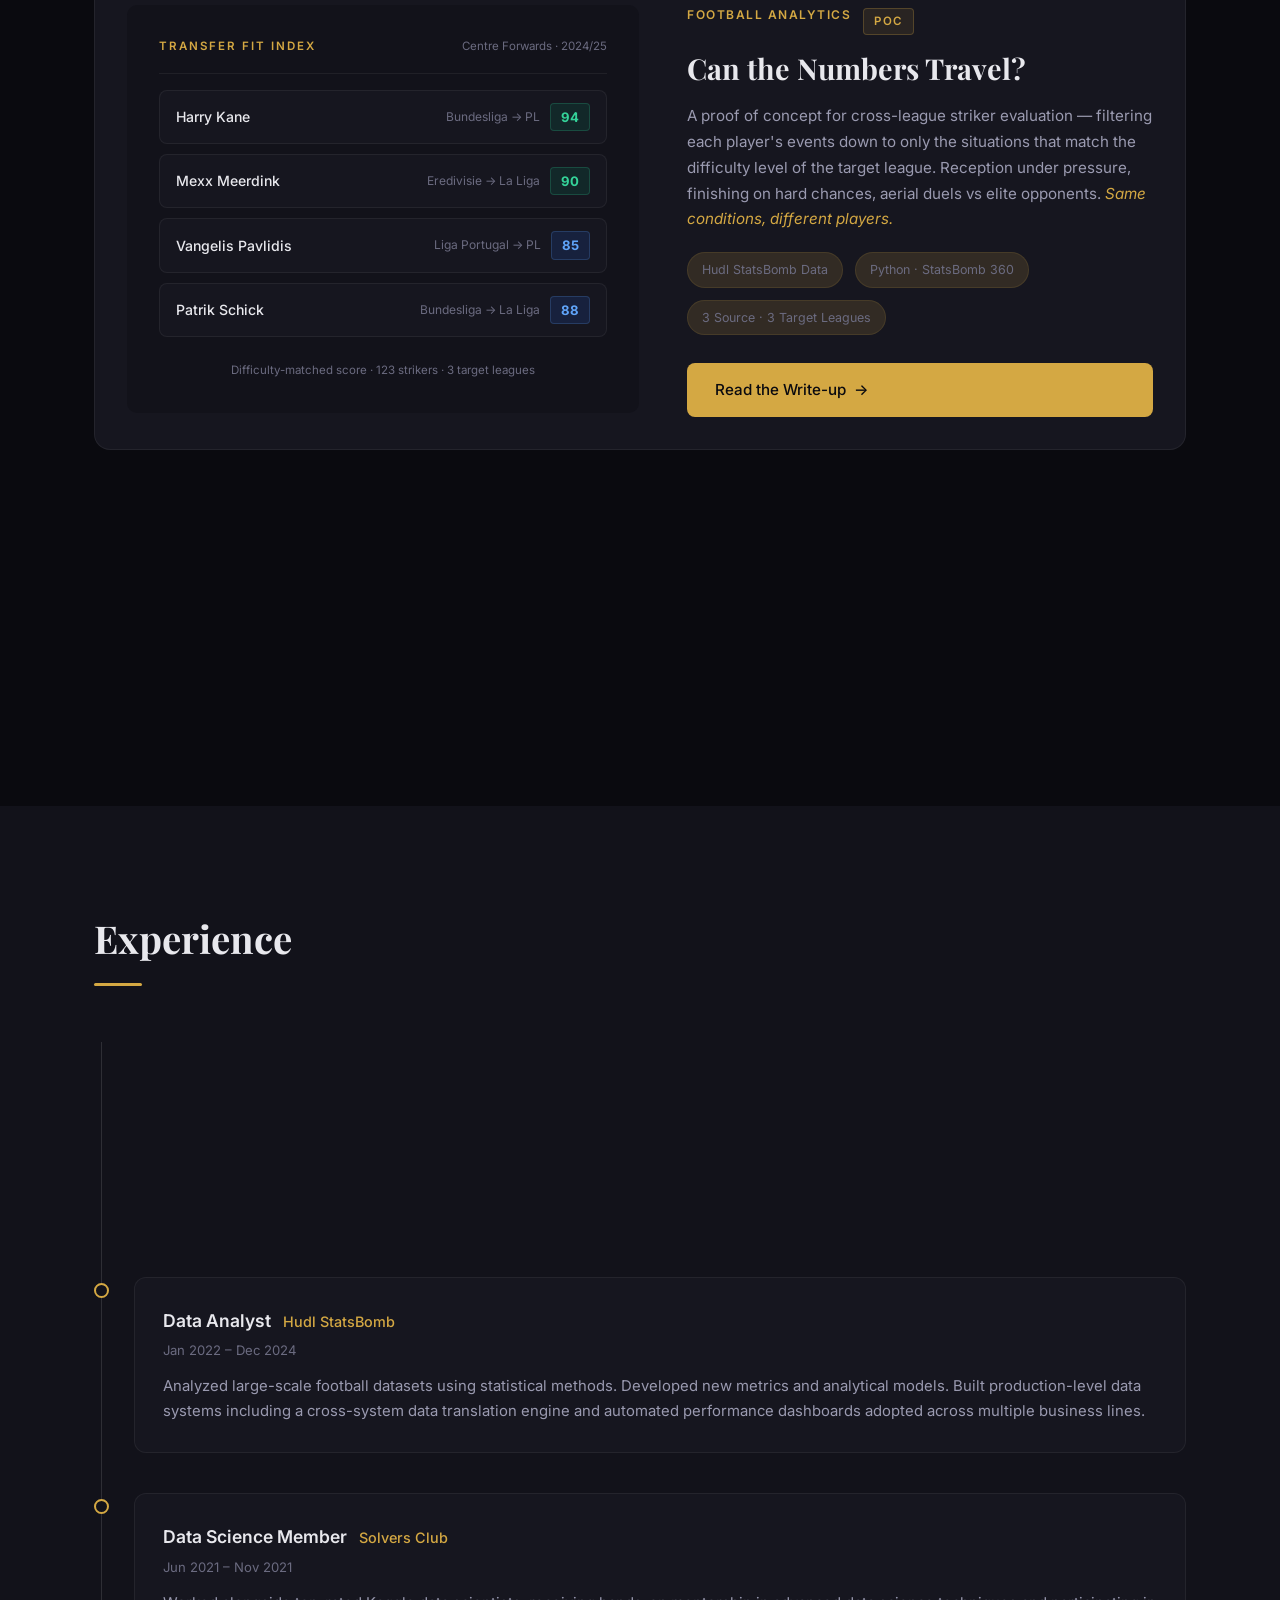
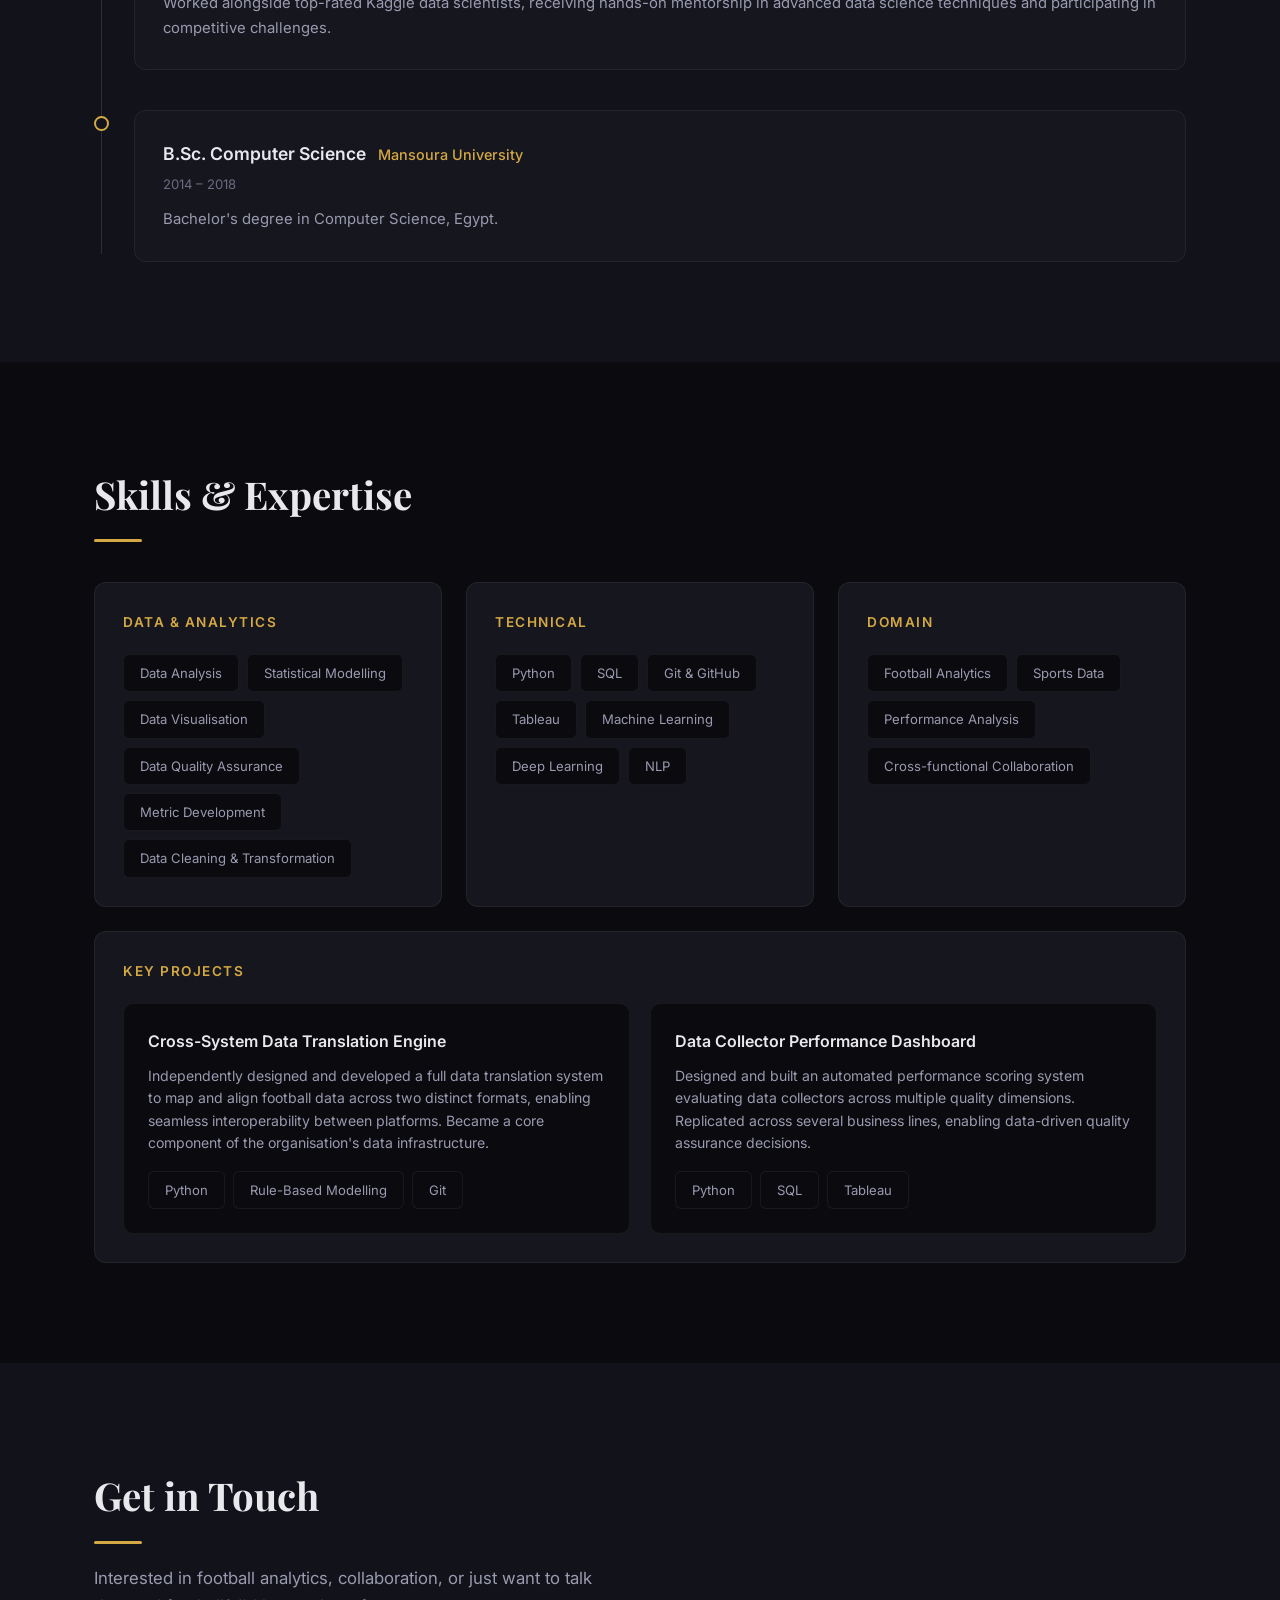
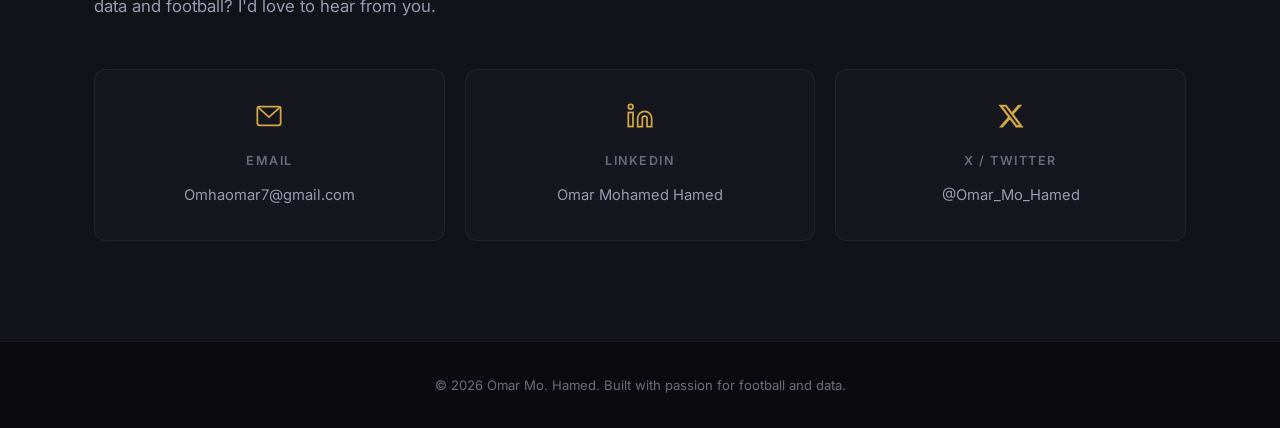
==== commit 52b59816: "Add 'How You Play Is Where You Belong' article" ====
--- a/index.html
+++ b/index.html
@@ -105,6 +105,43 @@
             <h2 class="section-title">Featured Work</h2>
             <p class="section-subtitle">Analysis pieces where data meets football storytelling</p>
 
+            <!-- Article: How You Play Is Where You Belong -->
+            <article class="work-card work-card-featured">
+                <div class="work-card-visual">
+                    <div class="work-gallery">
+                        <div class="work-gallery-main">
+                            <img src="images/rolespace.png" alt="Role space map showing where a player's habits place him among seven positional archetypes" loading="lazy">
+                        </div>
+                        <div class="work-gallery-thumbs">
+                            <button class="thumb active" data-img="images/rolespace.png" aria-label="View role space map">
+                                <img src="images/rolespace.png" alt="Role space map thumbnail">
+                            </button>
+                            <button class="thumb" data-img="images/confusion-matrix.png" aria-label="View confusion matrix">
+                                <img src="images/confusion-matrix.png" alt="Confusion matrix thumbnail">
+                            </button>
+                            <button class="thumb" data-img="images/signature-heatmap.png" aria-label="View behavioural signature heatmap">
+                                <img src="images/signature-heatmap.png" alt="Signature heatmap thumbnail">
+                            </button>
+                            <button class="thumb" data-img="images/repositioning.png" aria-label="View repositioning shortlists">
+                                <img src="images/repositioning.png" alt="Repositioning shortlists thumbnail">
+                            </button>
+                        </div>
+                    </div>
+                </div>
+                <div class="work-card-content">
+                    <span class="work-tag">Football Analytics</span>
+                    <h3 class="work-title">How You Play Is Where You Belong</h3>
+                    <p class="work-description">A location-free model that reads a player's position purely from on-ball behaviour — carrying, passing, defending, attacking — across 3,165 profiles and ~1,900 matches. It recovers position 78% of the time without knowing where anyone stands. The interesting part: players the model reads <em>"wrong"</em> are the ones whose habits point to a role they've never been tried in.</p>
+                    <div class="work-meta">
+                        <span>Hudl StatsBomb Data</span>
+                        <span>Python & Machine Learning</span>
+                        <span>PL, La Liga & Serie A 2024–26</span>
+                    </div>
+                    <a href="https://omar-mo-hamed.medium.com/how-you-play-is-where-you-belong-3efe0c8f8f46" target="_blank" rel="noopener" class="btn btn-primary">Read the Full Article <span class="arrow">&rarr;</span></a>
+                </div>
+            </article>
+
+            <!-- Article: Two Seconds Nobody Else Has -->
             <article class="work-card work-card-featured">
                 <div class="work-card-visual">
                     <div class="work-gallery">
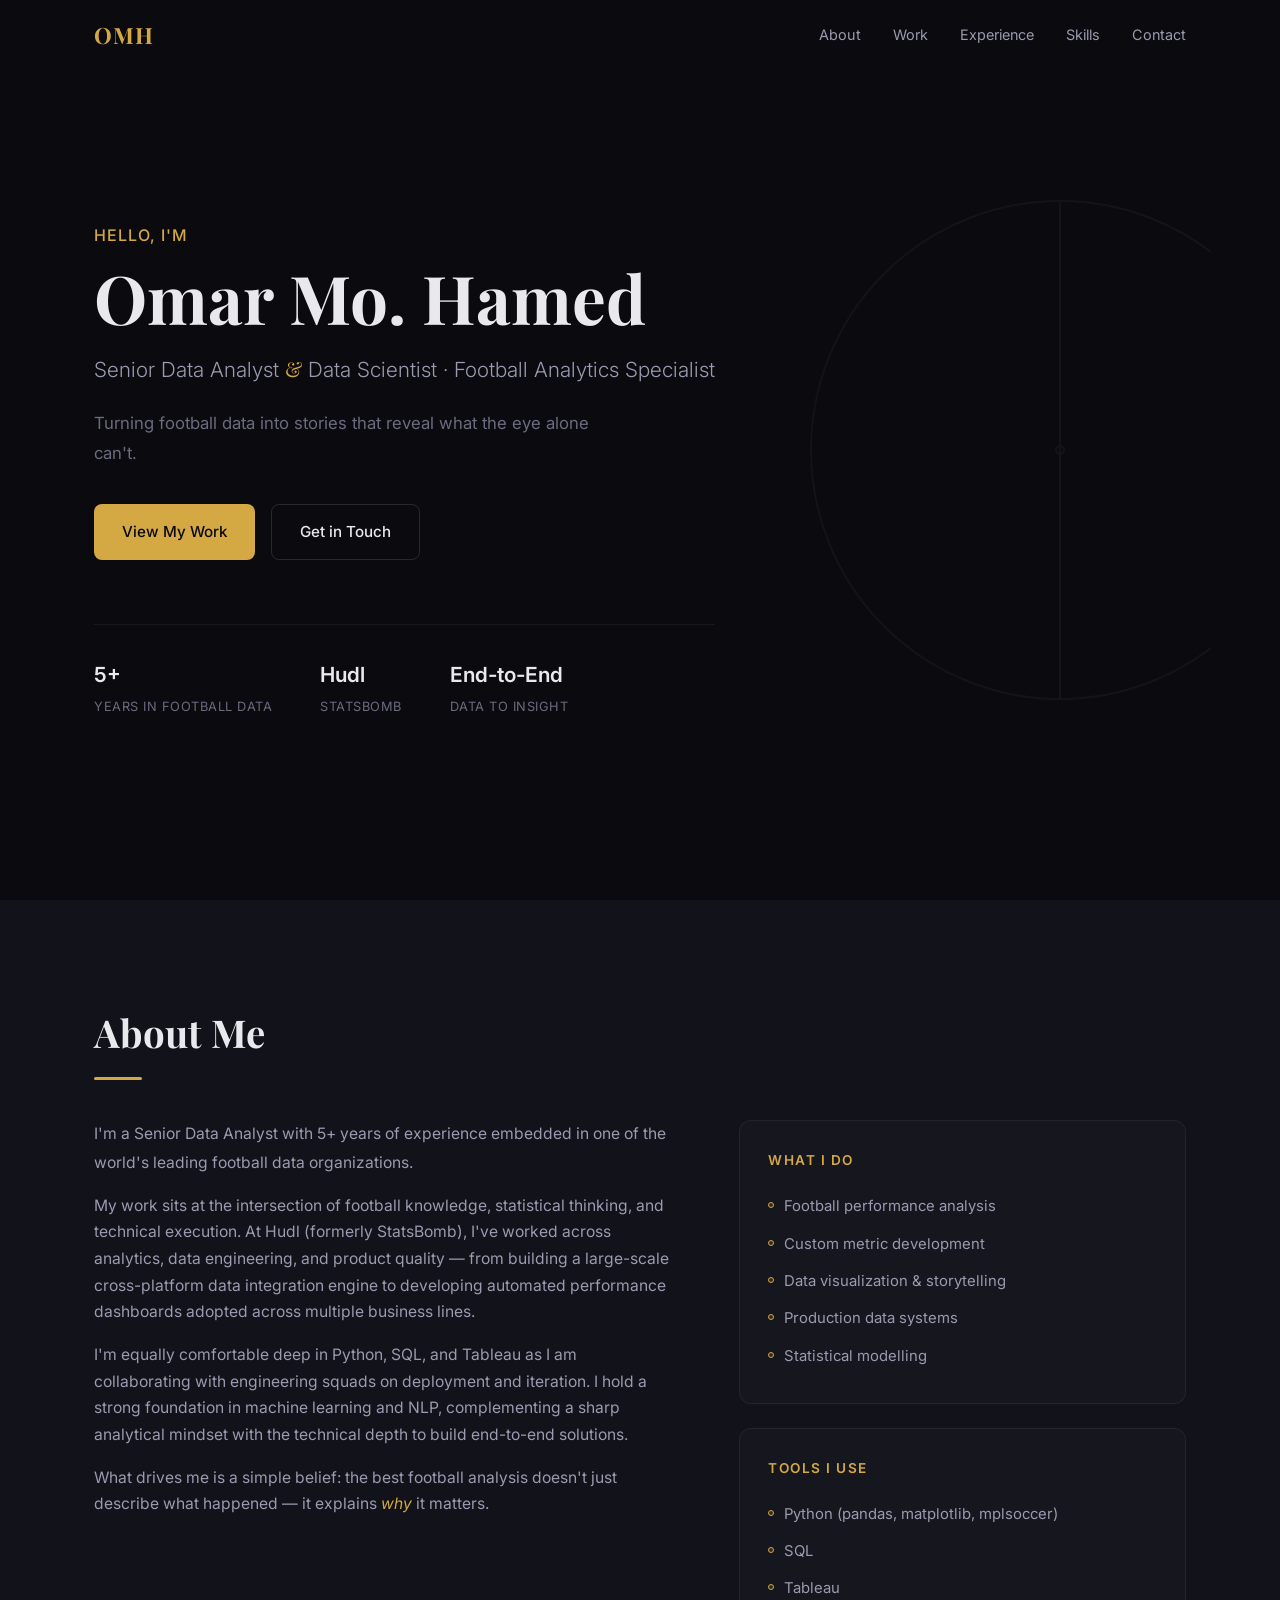
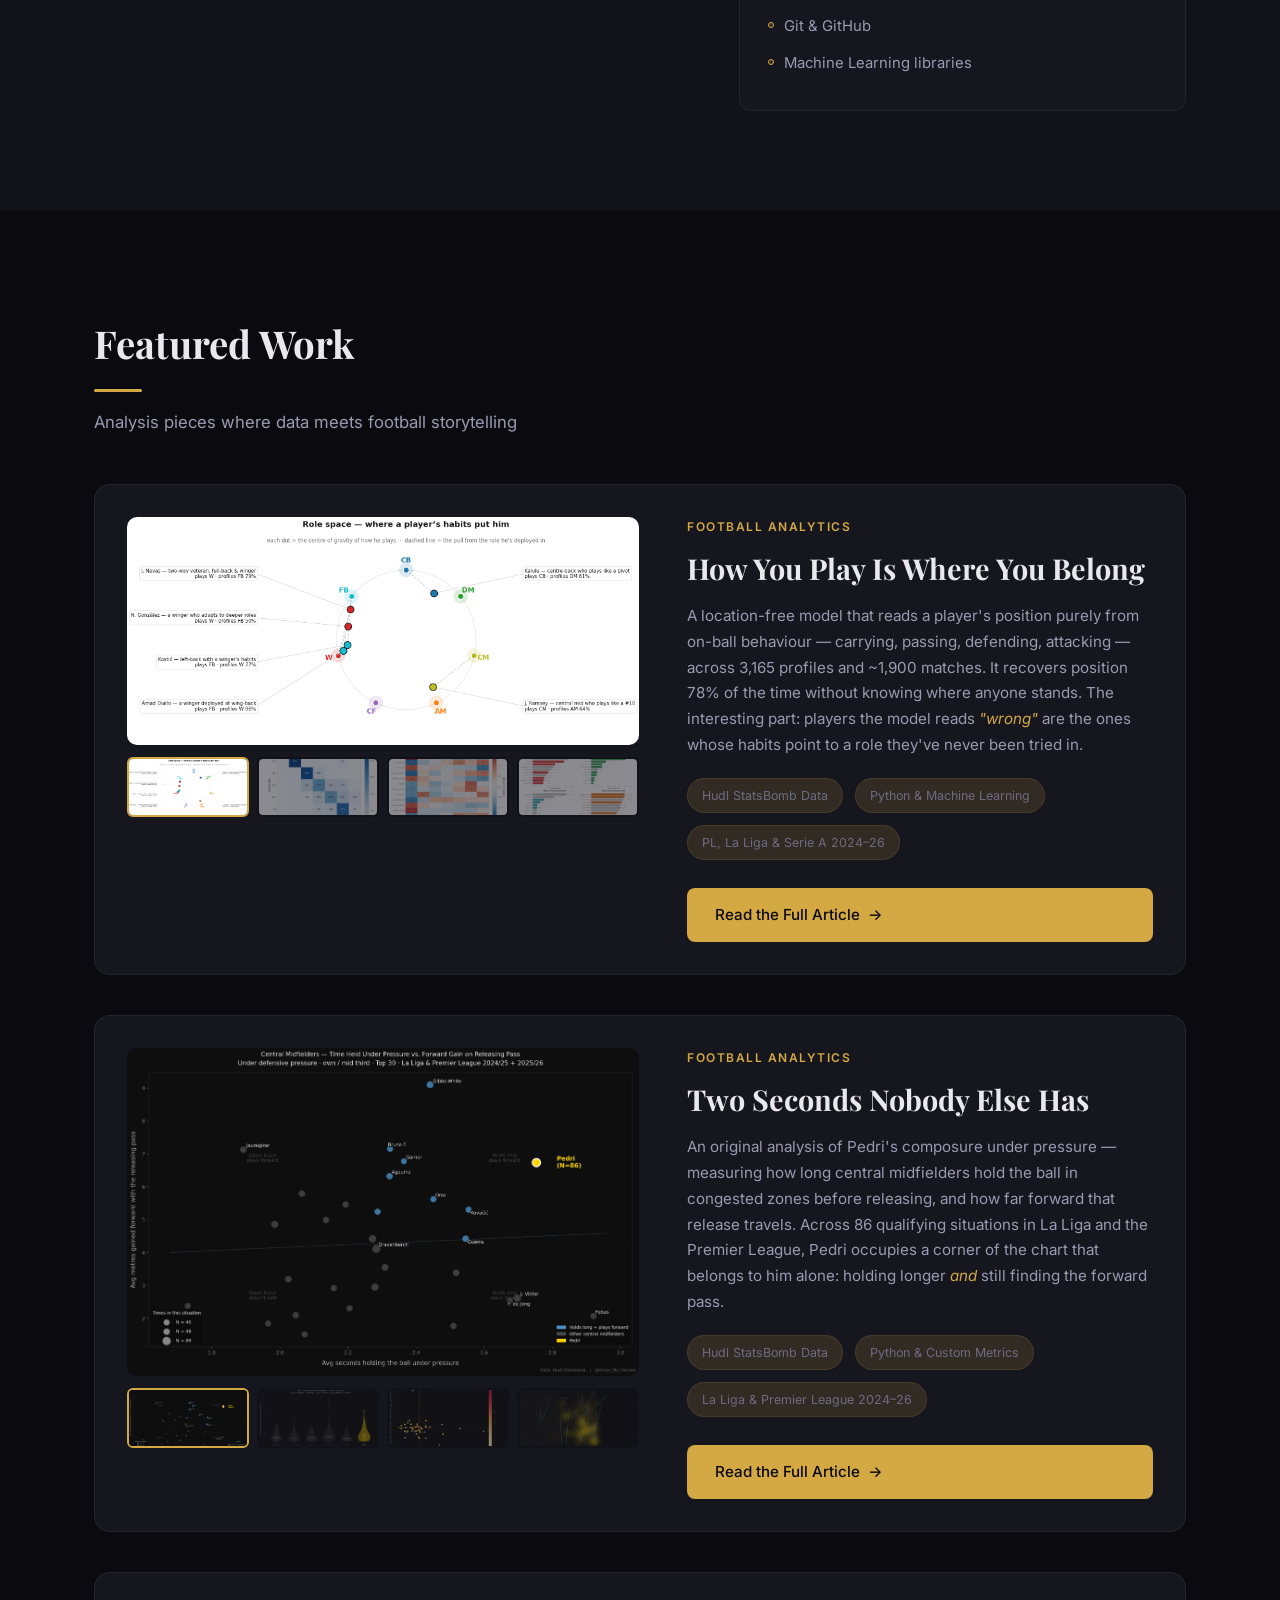
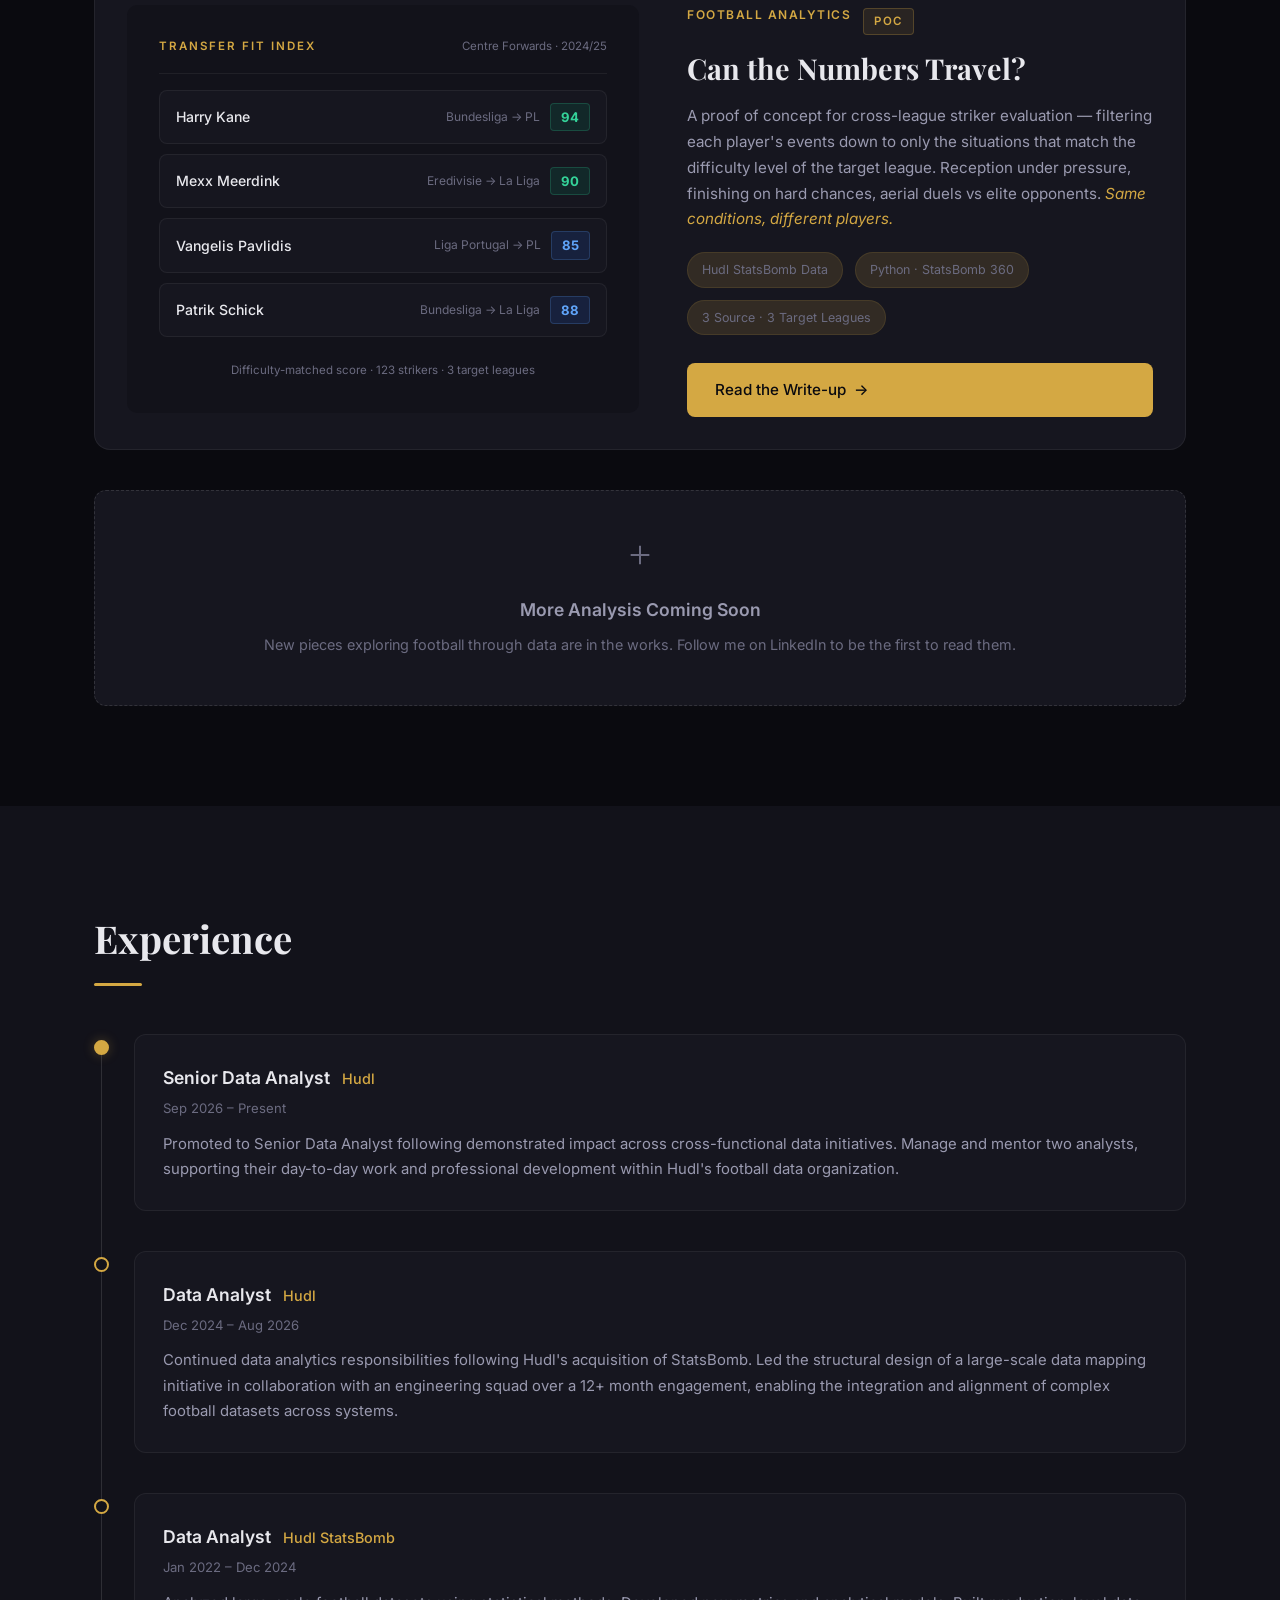
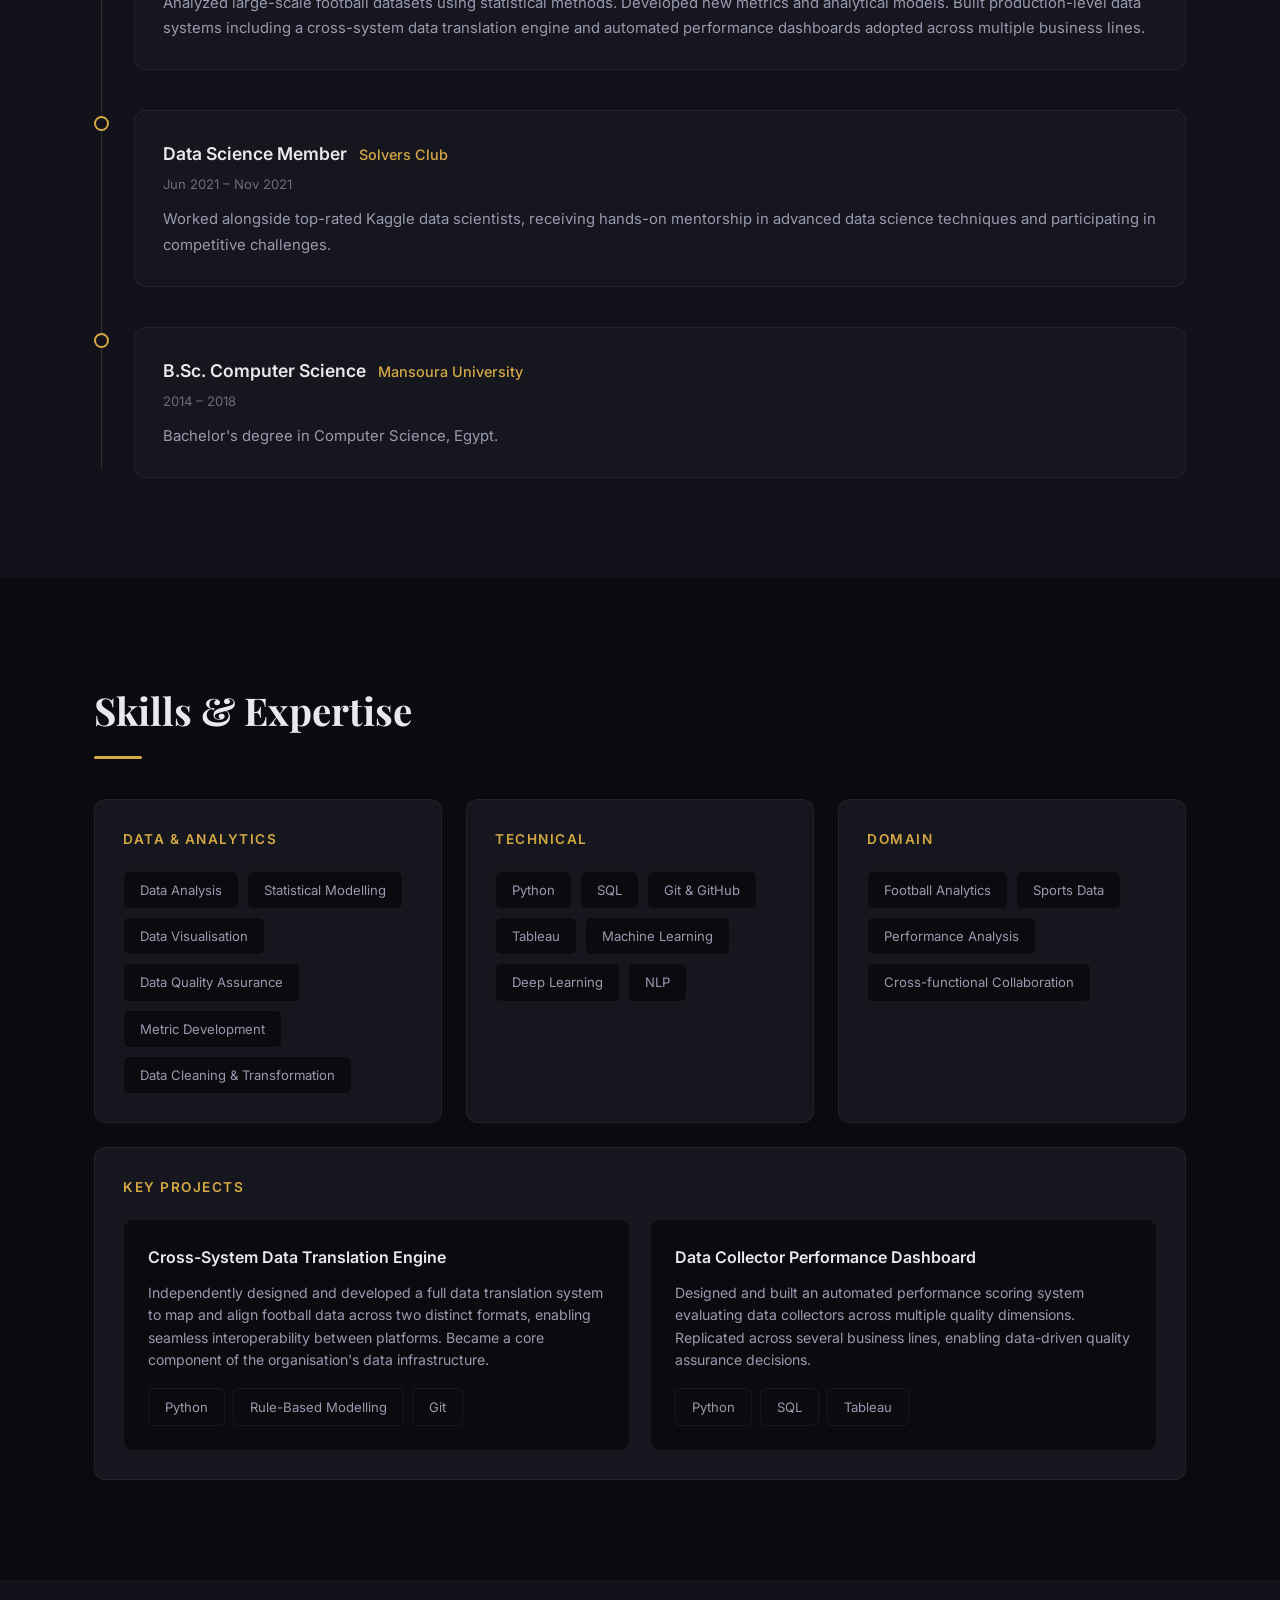
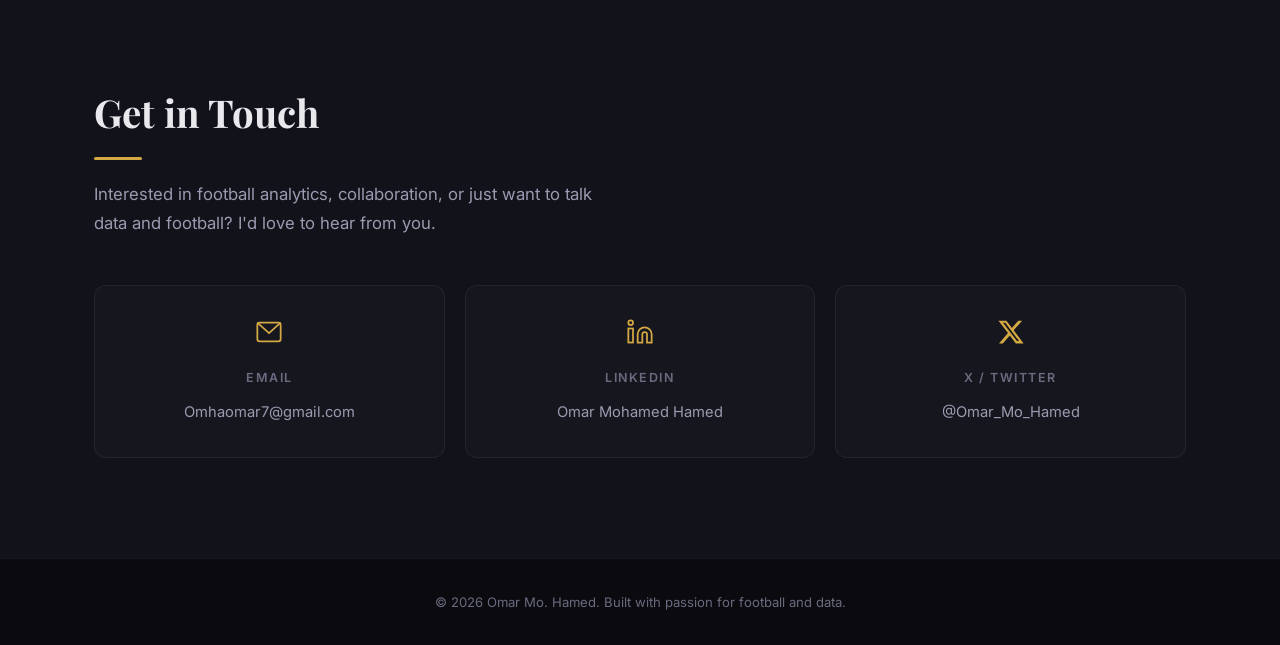
==== commit 1adac65f: "Promote to Senior Data Analyst, update experience timeline Add Senior Data Analyst role at Hudl (Sep" ====
--- a/index.html
+++ b/index.html
@@ -3,8 +3,8 @@
 <head>
     <meta charset="UTF-8">
     <meta name="viewport" content="width=device-width, initial-scale=1.0">
-    <title>Omar Mo. Hamed — Football Data Analyst</title>
-    <meta name="description" content="Data Analyst specializing in football analytics. 4+ years at Hudl & StatsBomb. Turning football data into stories that reveal what the eye alone can't.">
+    <title>Omar Mo. Hamed — Senior Football Data Analyst</title>
+    <meta name="description" content="Senior Data Analyst specializing in football analytics. 5+ years at Hudl & StatsBomb. Turning football data into stories that reveal what the eye alone can't.">
     <link rel="preconnect" href="https://fonts.googleapis.com">
     <link rel="preconnect" href="https://fonts.gstatic.com" crossorigin>
     <link href="https://fonts.googleapis.com/css2?family=Inter:wght@300;400;500;600;700&family=Playfair+Display:wght@700&display=swap" rel="stylesheet">
@@ -36,7 +36,7 @@
         <div class="hero-content">
             <p class="hero-greeting">Hello, I'm</p>
             <h1 class="hero-name">Omar Mo. Hamed</h1>
-            <p class="hero-title">Data Analyst <span class="accent">&</span> Data Scientist · Football Analytics Specialist</p>
+            <p class="hero-title">Senior Data Analyst <span class="accent">&</span> Data Scientist · Football Analytics Specialist</p>
             <p class="hero-subtitle">Turning football data into stories that reveal what the eye alone can't.</p>
             <div class="hero-cta">
                 <a href="#work" class="btn btn-primary">View My Work</a>
@@ -44,7 +44,7 @@
             </div>
             <div class="hero-stats">
                 <div class="stat">
-                    <span class="stat-number">4+</span>
+                    <span class="stat-number">5+</span>
                     <span class="stat-label">Years in Football Data</span>
                 </div>
                 <div class="stat">
@@ -68,7 +68,7 @@
             <h2 class="section-title">About Me</h2>
             <div class="about-grid">
                 <div class="about-text">
-                    <p class="about-lead">I'm a Data Analyst with 4+ years of experience embedded in one of the world's leading football data organizations.</p>
+                    <p class="about-lead">I'm a Senior Data Analyst with 5+ years of experience embedded in one of the world's leading football data organizations.</p>
                     <p>My work sits at the intersection of football knowledge, statistical thinking, and technical execution. At Hudl (formerly StatsBomb), I've worked across analytics, data engineering, and product quality — from building a large-scale cross-platform data integration engine to developing automated performance dashboards adopted across multiple business lines.</p>
                     <p>I'm equally comfortable deep in Python, SQL, and Tableau as I am collaborating with engineering squads on deployment and iteration. I hold a strong foundation in machine learning and NLP, complementing a sharp analytical mindset with the technical depth to build end-to-end solutions.</p>
                     <p>What drives me is a simple belief: the best football analysis doesn't just describe what happened — it explains <em>why</em> it matters.</p>
@@ -258,10 +258,21 @@
                     <div class="timeline-marker"></div>
                     <div class="timeline-content">
                         <div class="timeline-header">
+                            <h3>Senior Data Analyst</h3>
+                            <span class="timeline-company">Hudl</span>
+                        </div>
+                        <span class="timeline-date">Sep 2026 – Present</span>
+                        <p>Promoted to Senior Data Analyst following demonstrated impact across cross-functional data initiatives. Manage and mentor two analysts, supporting their day-to-day work and professional development within Hudl's football data organization.</p>
+                    </div>
+                </div>
+                <div class="timeline-item">
+                    <div class="timeline-marker"></div>
+                    <div class="timeline-content">
+                        <div class="timeline-header">
                             <h3>Data Analyst</h3>
                             <span class="timeline-company">Hudl</span>
                         </div>
-                        <span class="timeline-date">Dec 2024 – Present</span>
+                        <span class="timeline-date">Dec 2024 – Aug 2026</span>
                         <p>Continued data analytics responsibilities following Hudl's acquisition of StatsBomb. Led the structural design of a large-scale data mapping initiative in collaboration with an engineering squad over a 12+ month engagement, enabling the integration and alignment of complex football datasets across systems.</p>
                     </div>
                 </div>
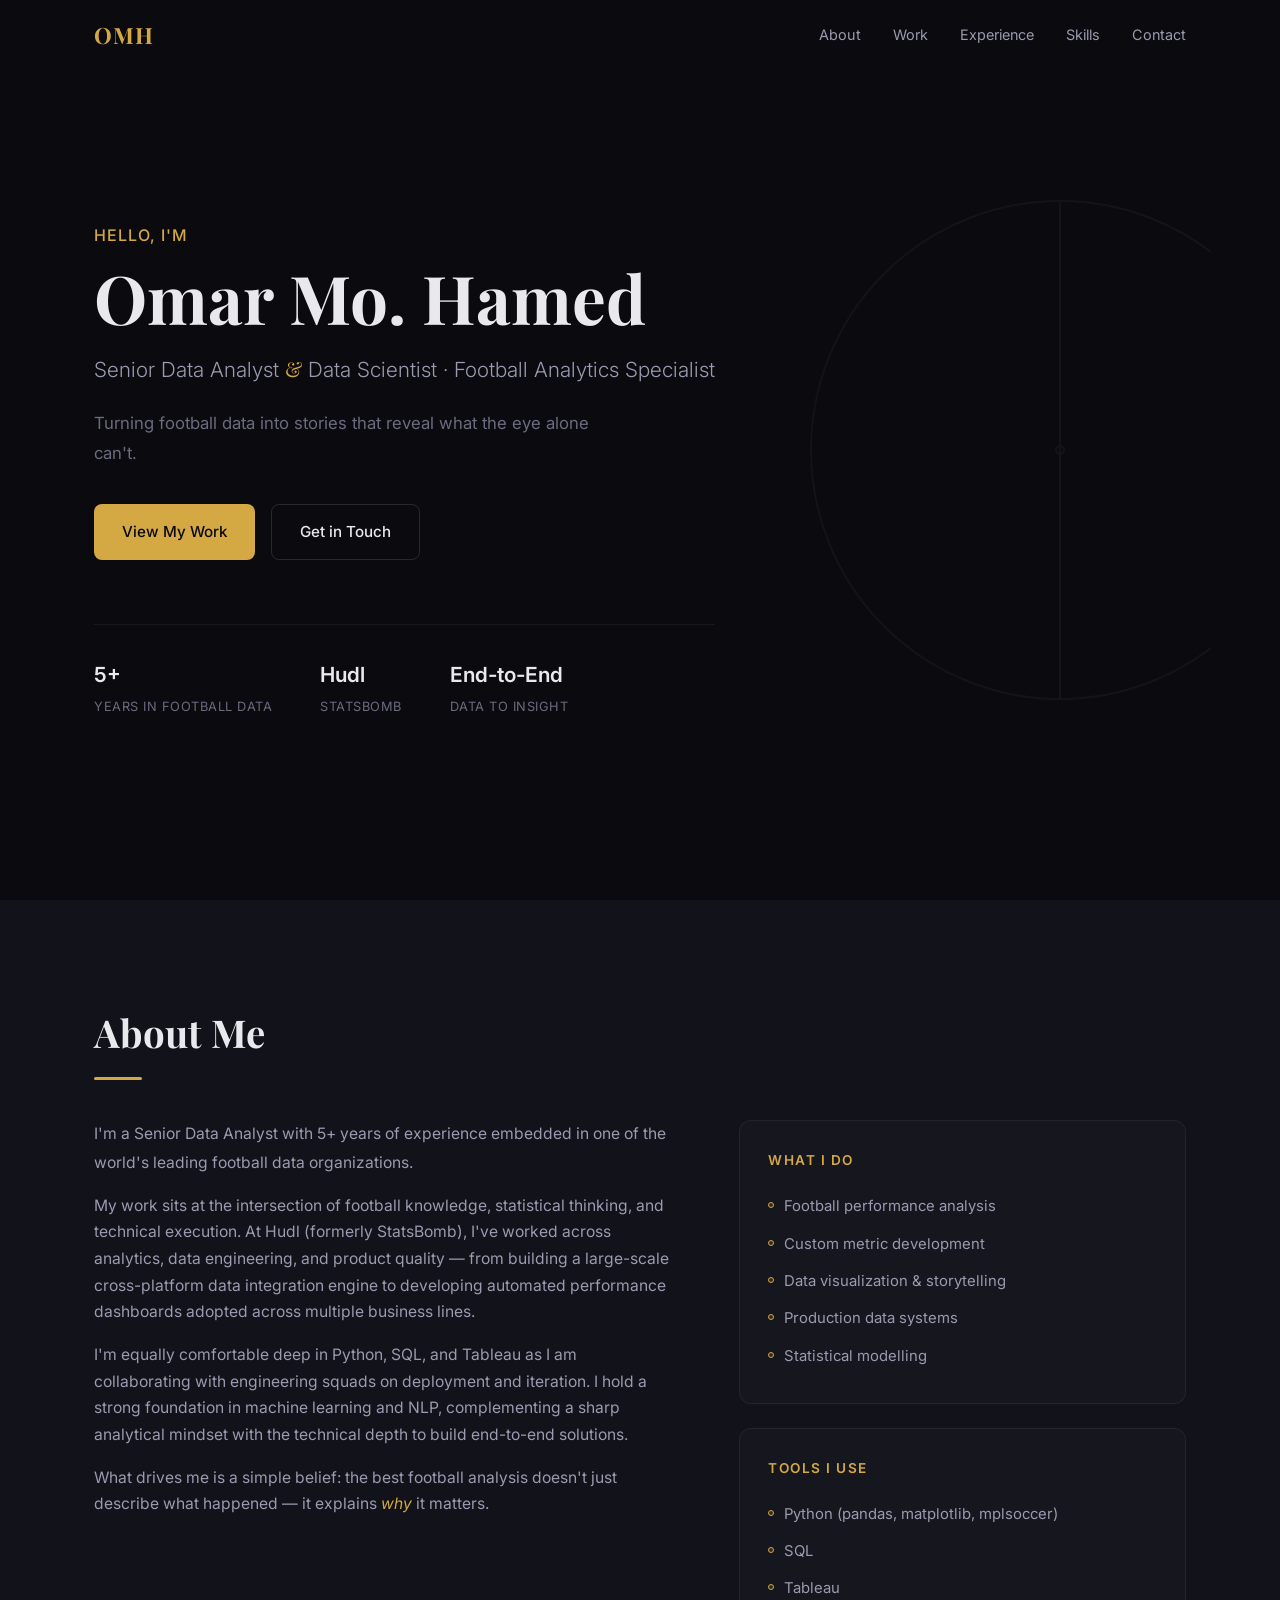
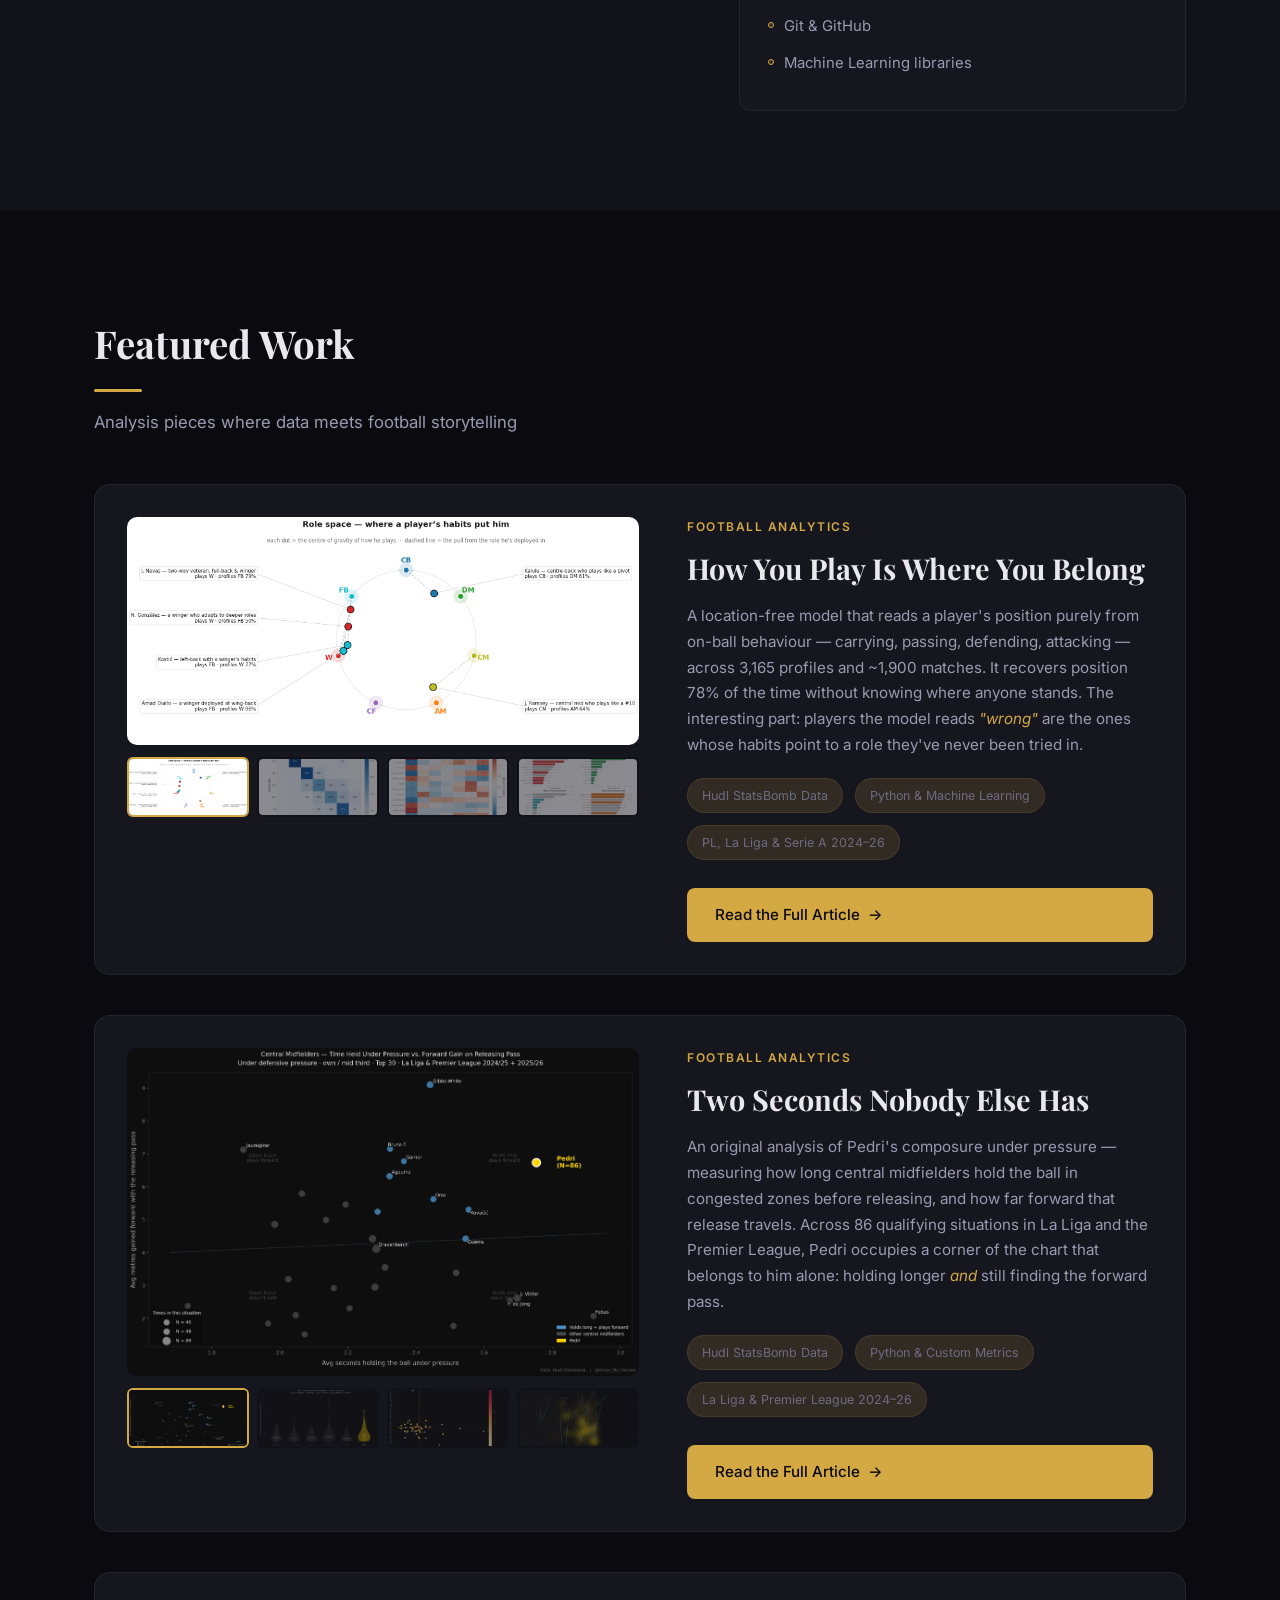
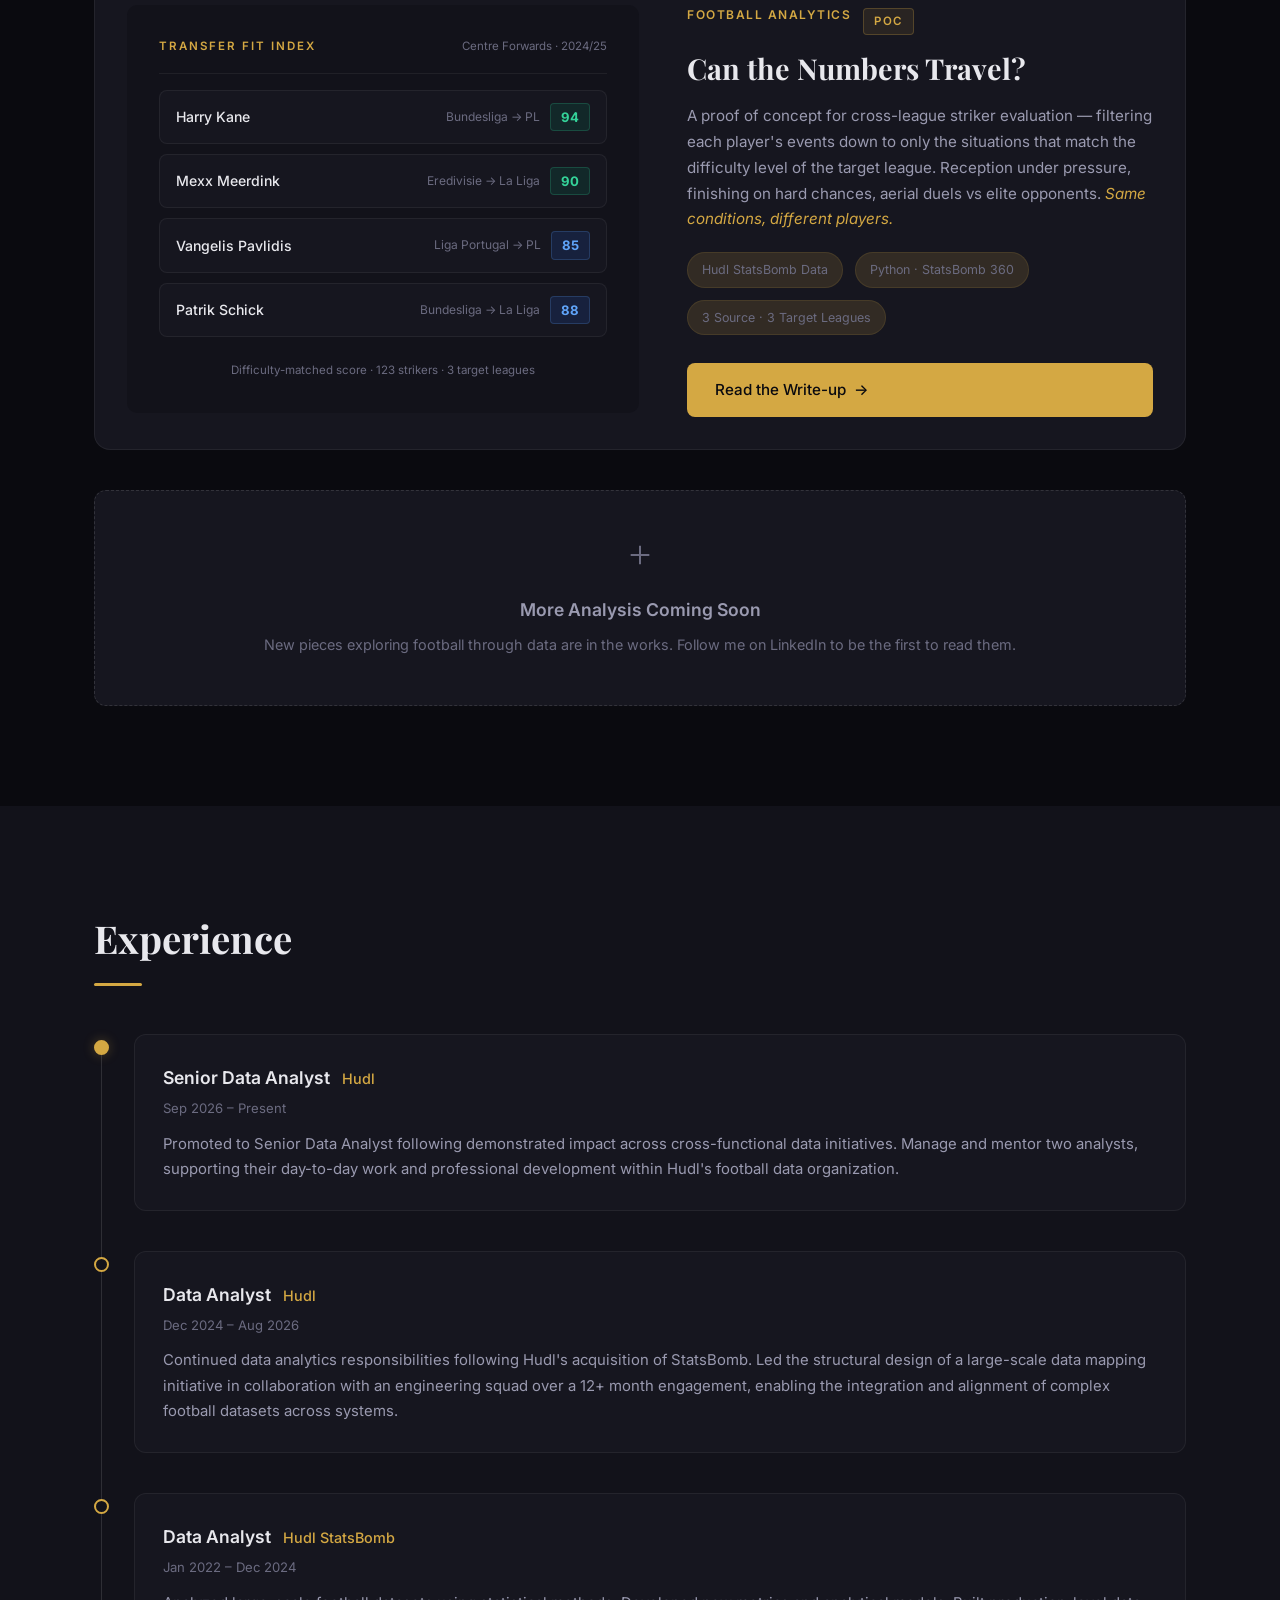
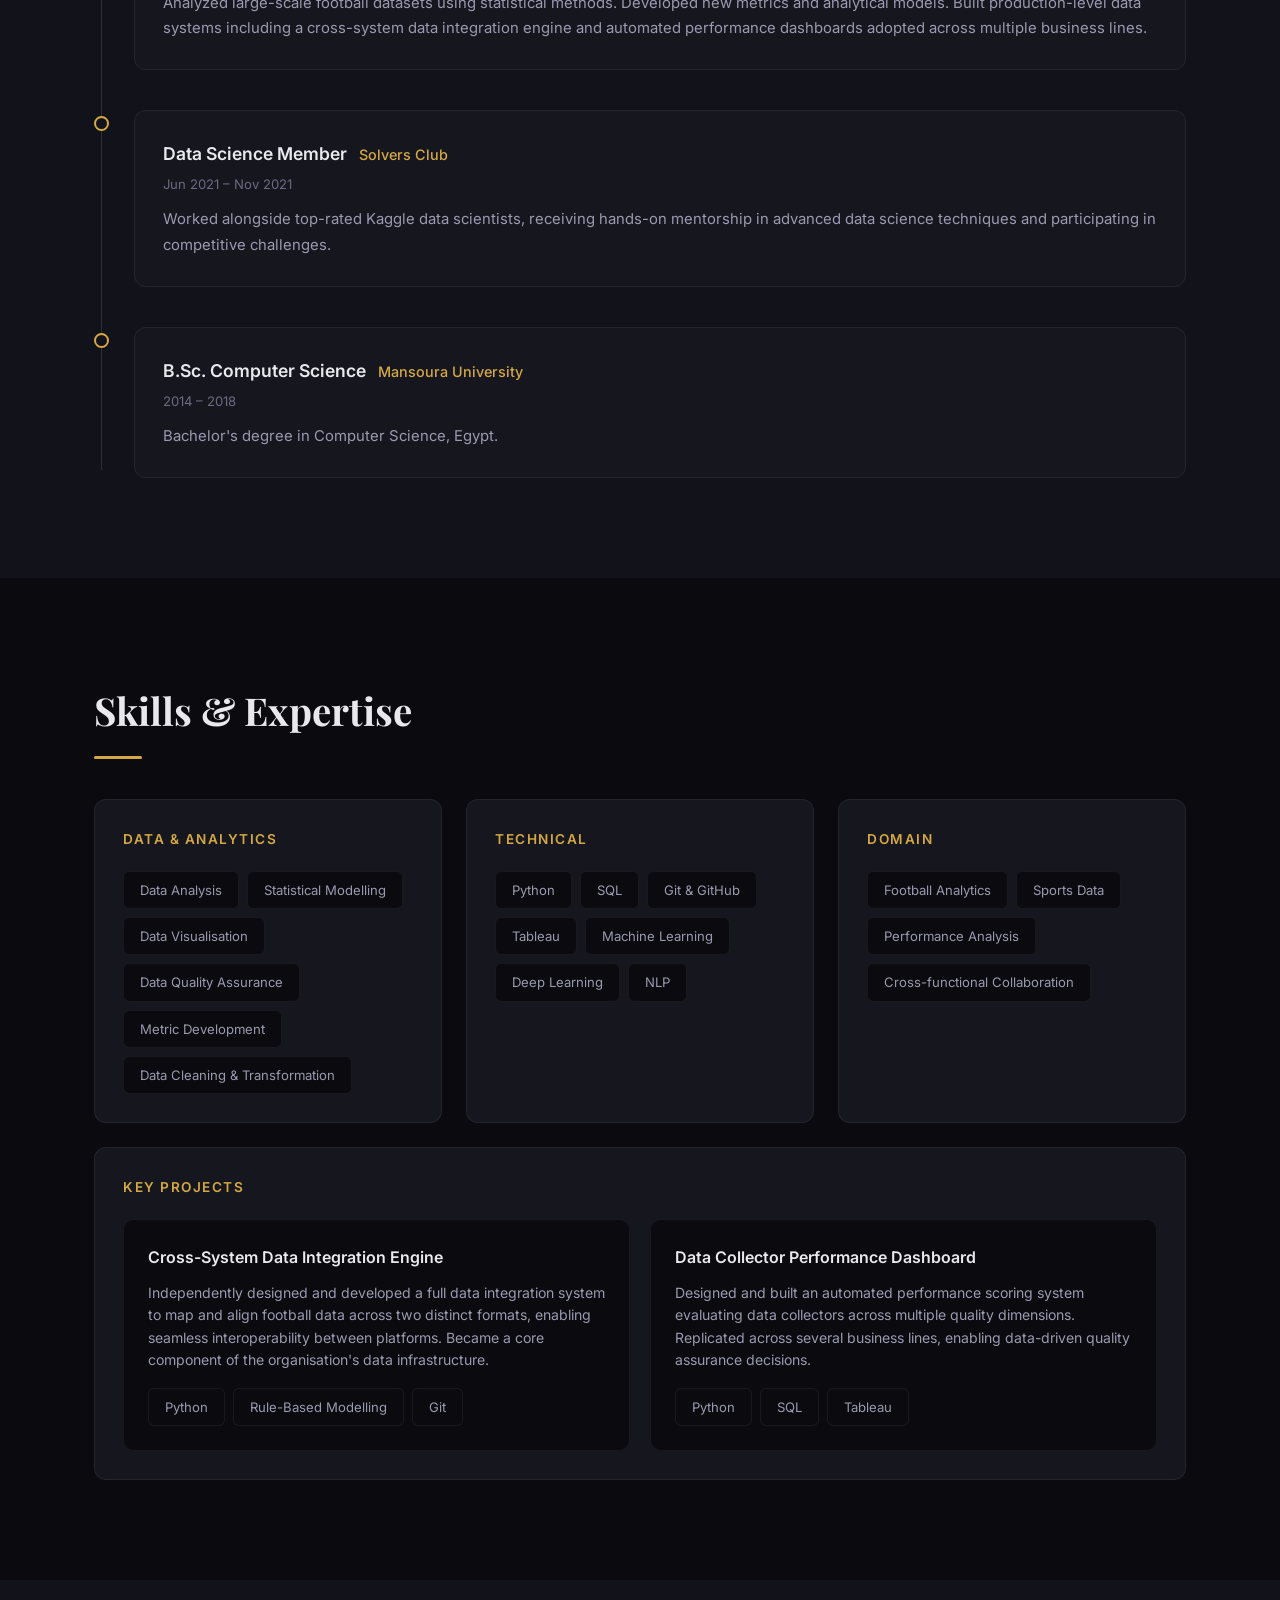
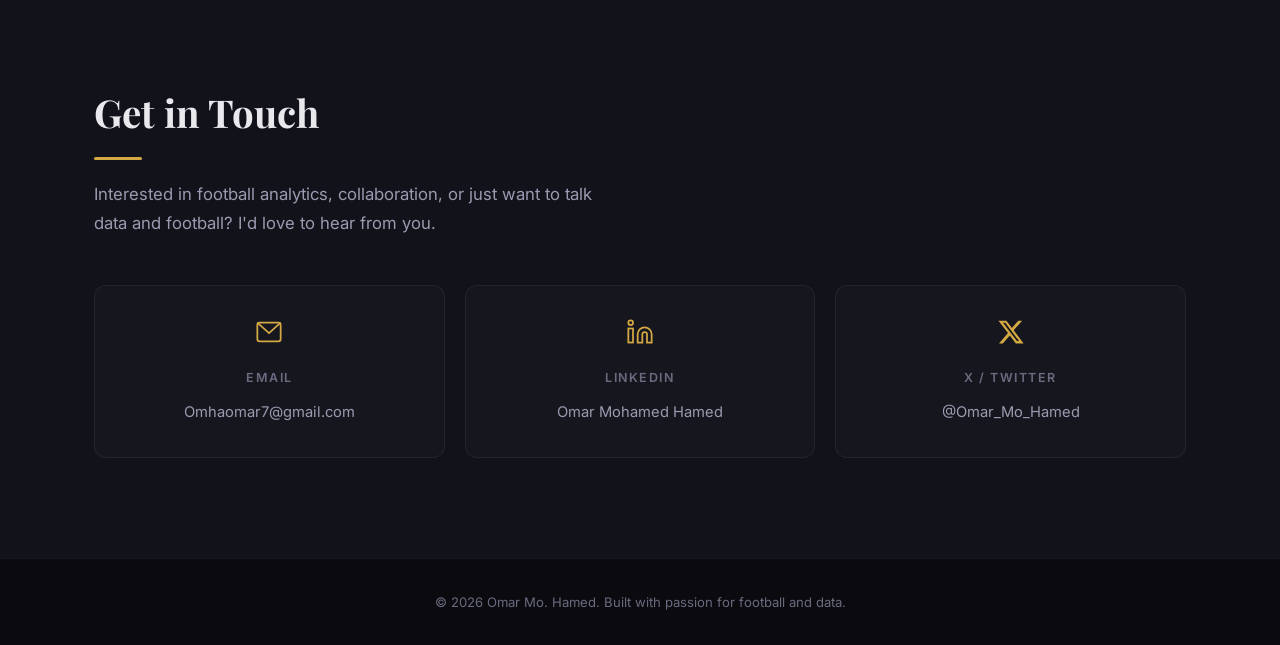
==== commit 287ae07d: "Replace translation with integration in data engine references Co-Authored-By: Claude Sonnet 4.6 <no" ====
--- a/index.html
+++ b/index.html
@@ -284,7 +284,7 @@
                             <span class="timeline-company">Hudl StatsBomb</span>
                         </div>
                         <span class="timeline-date">Jan 2022 – Dec 2024</span>
-                        <p>Analyzed large-scale football datasets using statistical methods. Developed new metrics and analytical models. Built production-level data systems including a cross-system data translation engine and automated performance dashboards adopted across multiple business lines.</p>
+                        <p>Analyzed large-scale football datasets using statistical methods. Developed new metrics and analytical models. Built production-level data systems including a cross-system data integration engine and automated performance dashboards adopted across multiple business lines.</p>
                     </div>
                 </div>
                 <div class="timeline-item">
@@ -354,8 +354,8 @@
                     <h3>Key Projects</h3>
                     <div class="project-cards">
                         <div class="project-card">
-                            <h4>Cross-System Data Translation Engine</h4>
-                            <p>Independently designed and developed a full data translation system to map and align football data across two distinct formats, enabling seamless interoperability between platforms. Became a core component of the organisation's data infrastructure.</p>
+                            <h4>Cross-System Data Integration Engine</h4>
+                            <p>Independently designed and developed a full data integration system to map and align football data across two distinct formats, enabling seamless interoperability between platforms. Became a core component of the organisation's data infrastructure.</p>
                             <div class="skill-tags">
                                 <span class="skill-tag">Python</span>
                                 <span class="skill-tag">Rule-Based Modelling</span>
